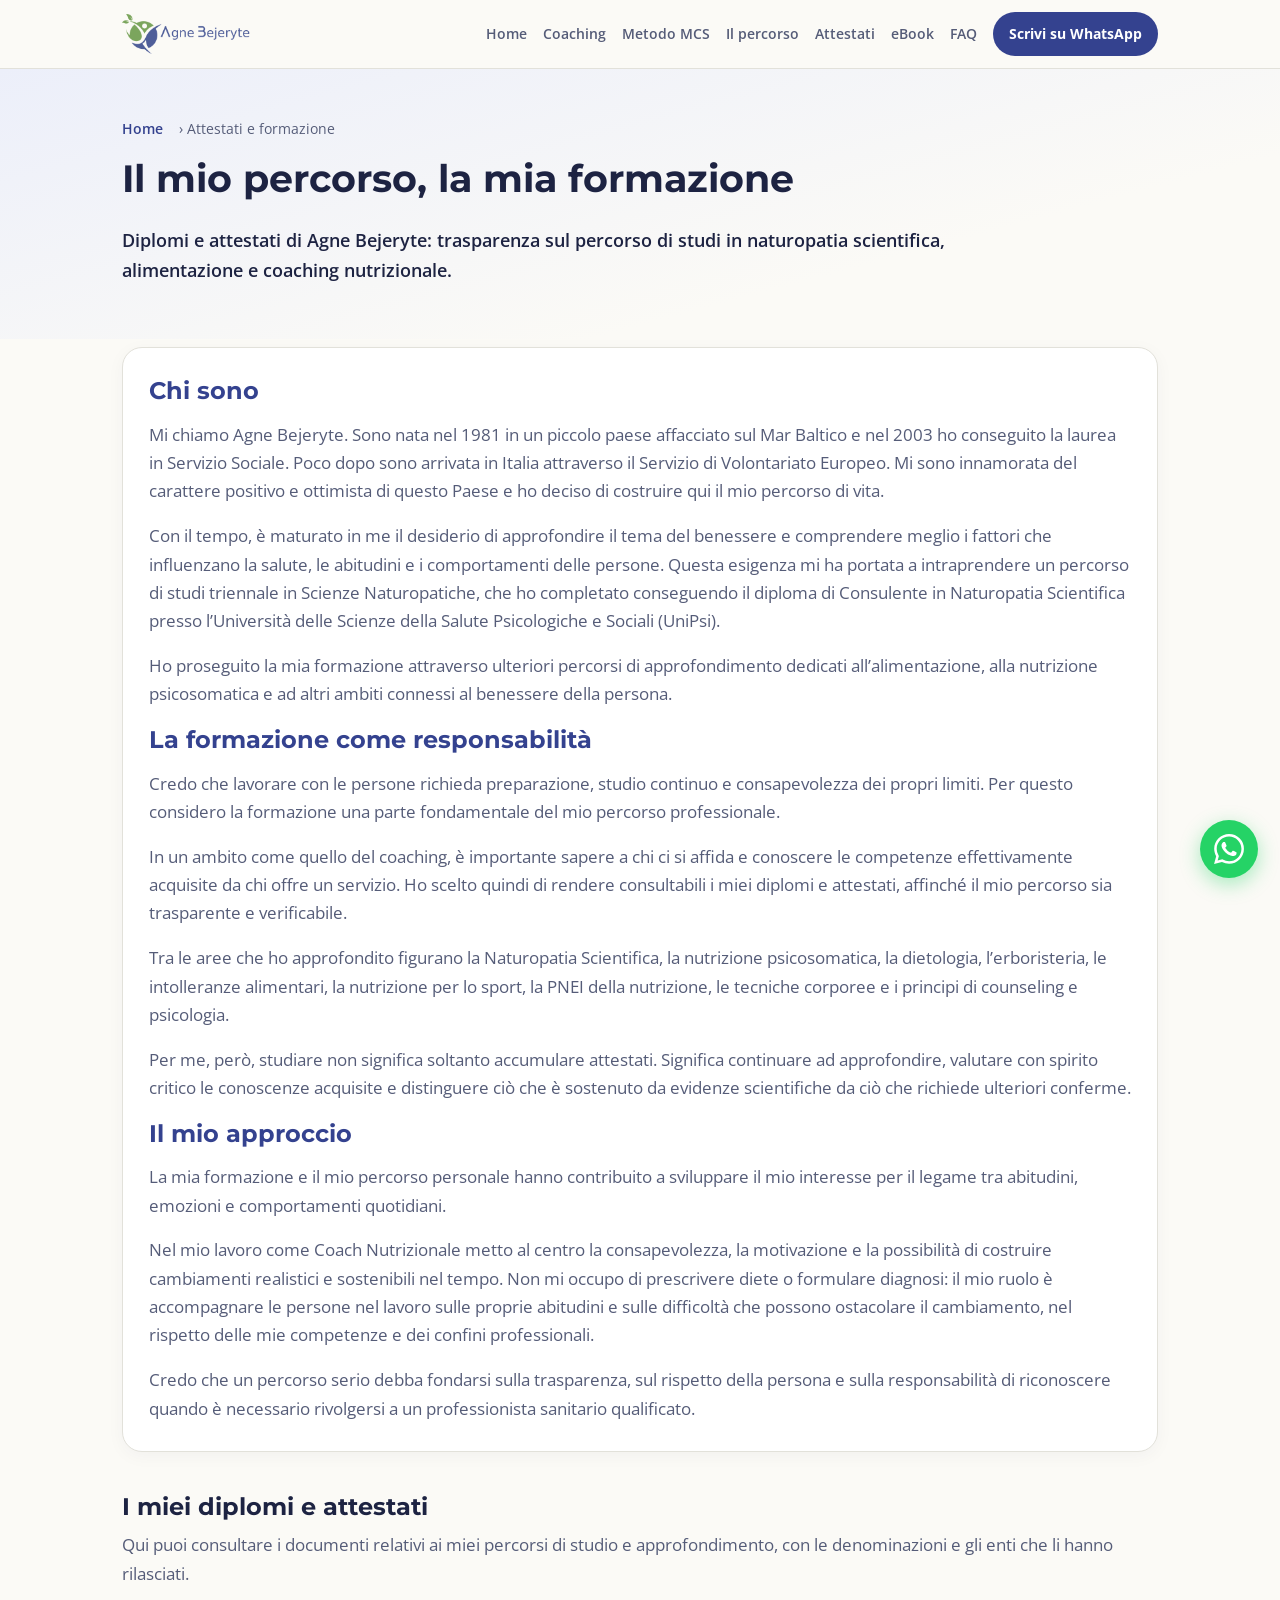
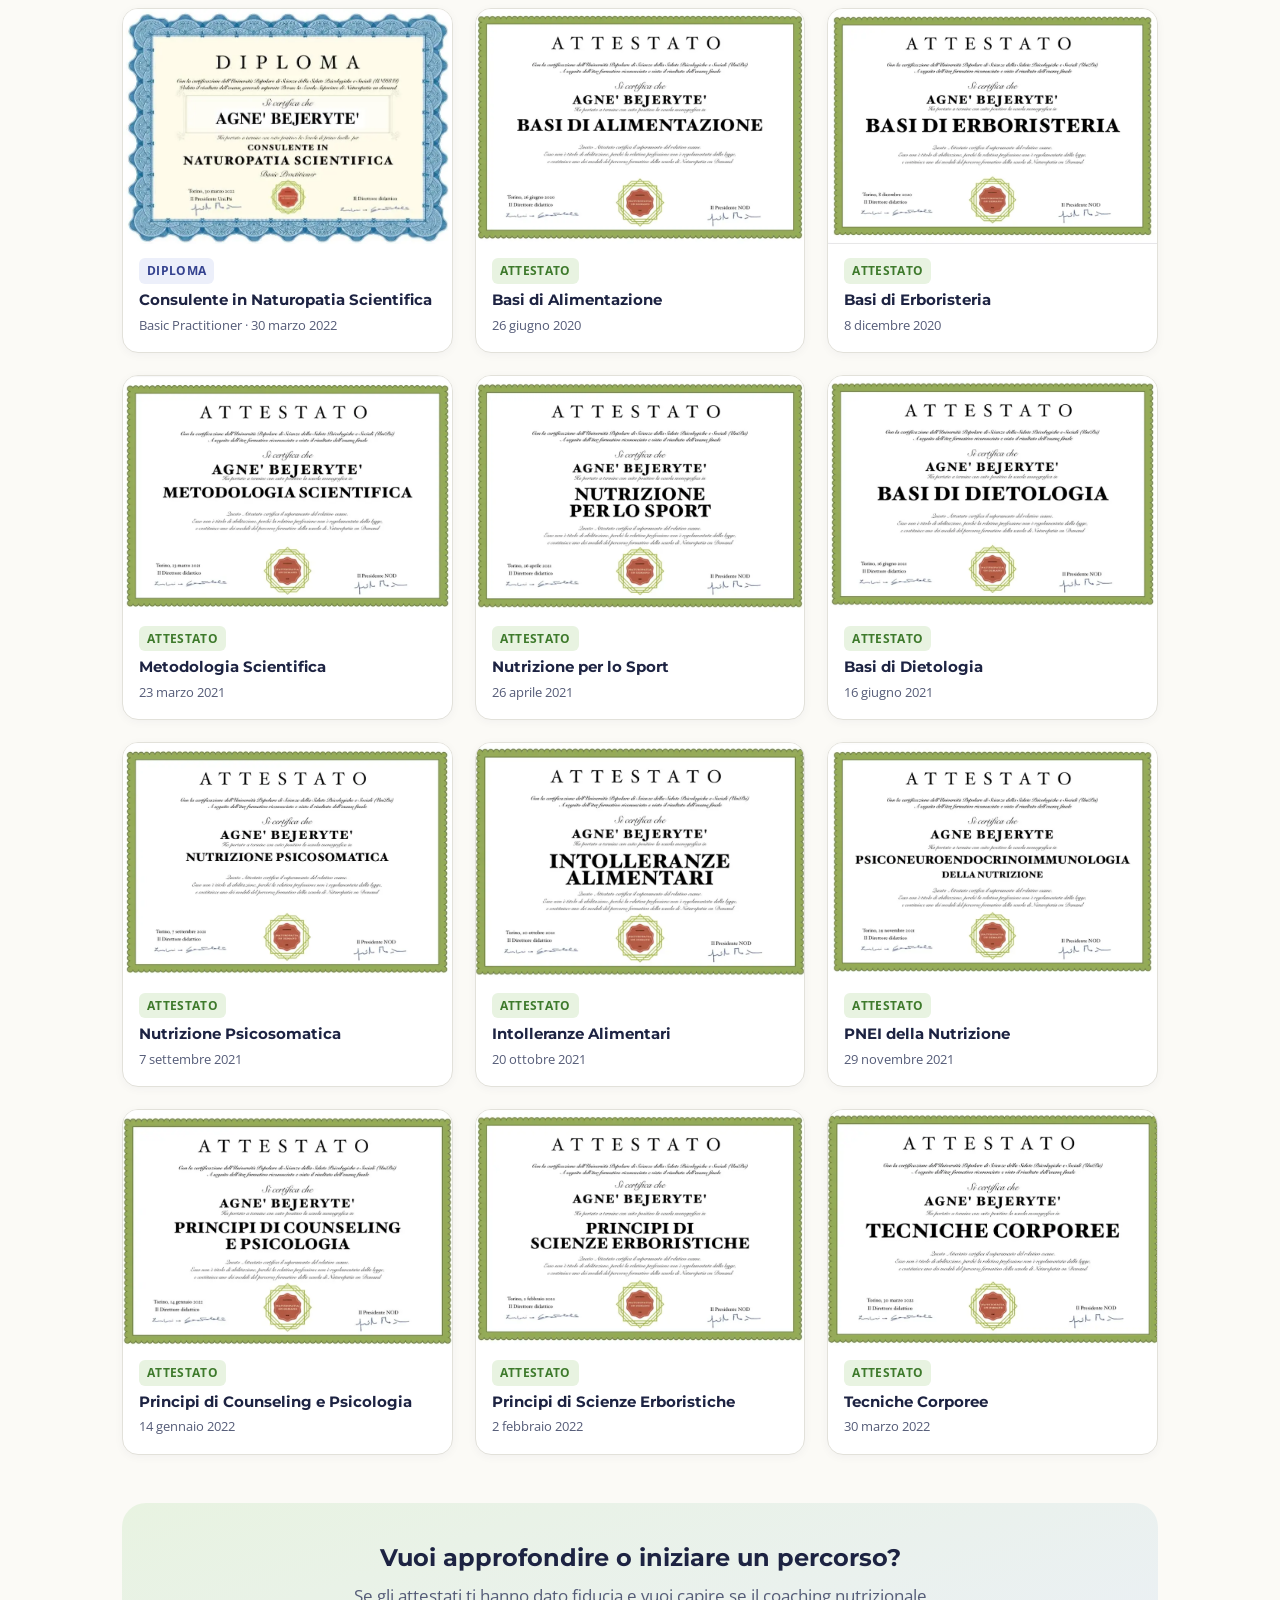
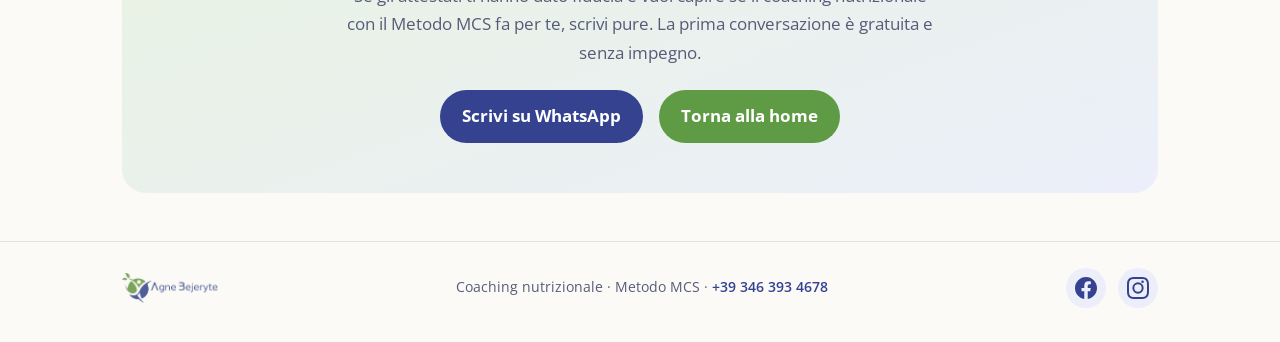
==== attestati.html @ 77b10bfa "menu a panino" ====
<!DOCTYPE html>
<html lang="it">
<head>
<meta charset="utf-8">
<meta name="viewport" content="width=device-width, initial-scale=1, viewport-fit=cover">
<title>Il mio percorso e la formazione | Attestati Agne Bejeryte – Coach Nutrizionale</title>
<meta name="description" content="Il percorso formativo di Agne Bejeryte: diploma in Naturopatia Scientifica (UniPsi), alimentazione, nutrizione psicosomatica, counseling. Diplomi e attestati consultabili per trasparenza e affidabilità.">
<meta name="keywords" content="attestati Agne Bejeryte, formazione coach nutrizionale, diploma naturopatia scientifica, UniPsi, certificazioni nutrizione, counseling e psicologia">
<meta name="author" content="Agne Bejeryte">
<meta name="robots" content="index, follow">
<link rel="canonical" href="https://stefanosupernet-sudo.github.io/agne-counselor/attestati.html">
<meta property="og:type" content="website">
<meta property="og:locale" content="it_IT">
<meta property="og:url" content="https://stefanosupernet-sudo.github.io/agne-counselor/attestati.html">
<meta property="og:title" content="Il mio percorso e la formazione | Attestati Agne Bejeryte">
<meta property="og:description" content="Percorso formativo documentato in alimentazione, counseling, nutrizione psicosomatica e naturopatia scientifica. Scopri gli attestati di Agne Bejeryte.">
<meta property="og:image" content="https://stefanosupernet-sudo.github.io/agne-counselor/img/foto-agne.jpg">
<meta property="og:site_name" content="Agne Bejeryte – Coaching nutrizionale">
<meta name="twitter:card" content="summary_large_image">
<meta name="twitter:title" content="Attestati e formazione | Agne Bejeryte">
<meta name="twitter:description" content="Attestati e diploma di formazione in alimentazione, counseling e naturopatia scientifica.">
<link rel="preconnect" href="https://fonts.googleapis.com">
<link rel="preconnect" href="https://fonts.gstatic.com" crossorigin>
<link href="https://fonts.googleapis.com/css2?family=Montserrat:wght@500;600;700&family=Open+Sans:wght@400;600;700&display=swap" rel="stylesheet">
<style>
:root {
  --bg: #fbfaf6;
  --surface: #fff;
  --ink: #1d2342;
  --muted: #555c78;
  --indigo: #34428f;
  --green: #5f9a45;
  --green-d: #3e7a2c;
  --tint: #eceffa;
  --sage: #e8f3e1;
  --line: #e2e1da;
  --head: 'Montserrat', system-ui, sans-serif;
  --body: 'Open Sans', system-ui, sans-serif;
}
* { box-sizing: border-box; }
body { margin: 0; background: var(--bg); color: var(--ink); font: 400 1.04rem/1.7 var(--body); }
img { max-width: 100%; display: block; height: auto; }
h1, h2, h3 { font-family: var(--head); font-weight: 700; line-height: 1.25; margin: 0 0 .55em; }
h1 { font-size: clamp(1.7rem, 4vw, 2.4rem); }
h2 { font-size: clamp(1.25rem, 2.5vw, 1.5rem); }
.wrap { max-width: 1080px; margin: 0 auto; padding: 0 22px; }
.btn {
  display: inline-block; background: var(--indigo); color: #fff; text-decoration: none;
  font-weight: 700; padding: 12px 22px; border-radius: 999px; transition: transform .2s, box-shadow .2s;
}
.btn:hover { transform: translateY(-2px); box-shadow: 0 8px 20px rgba(52,66,143,.25); }
.btn-green { background: var(--green); }
header {
  position: sticky; top: 0; z-index: 40;
  background: color-mix(in srgb, var(--bg) 92%, transparent);
  backdrop-filter: blur(10px); border-bottom: 1px solid var(--line);
}
header .wrap { display: flex; align-items: center; justify-content: space-between; height: 68px; }
.logo { height: 40px; width: auto; object-fit: contain; }
nav { display: flex; gap: 16px; align-items: center; flex-wrap: wrap; }
nav a { text-decoration: none; font-weight: 600; font-size: .9rem; color: var(--muted); }
nav a:hover { color: var(--indigo); }
nav .btn { padding: 10px 16px; color: #fff; }
.menu-toggle{display:none;background:none;border:none;cursor:pointer;padding:10px;z-index:45}
.menu-toggle span{display:block;width:22px;height:2px;background:var(--ink);margin:5px 0;border-radius:1px;transition:transform .2s,opacity .2s}
.menu-toggle[aria-expanded="true"] span:nth-child(1){transform:translateY(7px) rotate(45deg)}
.menu-toggle[aria-expanded="true"] span:nth-child(2){opacity:0}
.menu-toggle[aria-expanded="true"] span:nth-child(3){transform:translateY(-7px) rotate(-45deg)}
@media(max-width:900px){
  .menu-toggle{display:block}
  header .wrap{position:relative}
  nav.main-nav{display:none;position:absolute;left:0;right:0;top:100%;background:var(--surface,#fff);border-bottom:1px solid var(--line);flex-direction:column;align-items:stretch;padding:12px 22px 20px;gap:4px;box-shadow:0 12px 28px rgba(29,35,66,.1);z-index:42}
  nav.main-nav.open{display:flex}
  nav.main-nav a{display:block!important;padding:12px 8px;font-size:1rem;color:var(--ink);border-bottom:1px solid var(--line);text-decoration:none;font-weight:600}
  nav.main-nav a:last-of-type,nav.main-nav a.btn{border-bottom:0}
  nav.main-nav a.btn{margin-top:10px;text-align:center;color:#fff!important;padding:12px 16px}
}

.page-hero {
  padding: 48px 0 36px;
  background: linear-gradient(165deg, var(--tint), var(--bg) 70%);
}
.breadcrumb { font-size: .9rem; color: var(--muted); margin-bottom: 14px; }
.breadcrumb a { color: var(--indigo); font-weight: 600; text-decoration: none; }
.page-hero p { max-width: 48em; color: var(--muted); margin: 0 0 1em; }
.page-hero .lead { font-size: 1.12rem; color: var(--ink); font-weight: 600; }

.intro {
  background: var(--surface);
  border: 1px solid var(--line);
  border-radius: 20px;
  padding: 28px 26px;
  margin: 8px 0 40px;
  box-shadow: 0 4px 18px rgba(29,35,66,.04);
}
.intro h2 { color: var(--indigo); margin-bottom: .6em; }
.intro p { margin: 0 0 1em; color: var(--muted); }
.intro p:last-child { margin-bottom: 0; }
.intro strong { color: var(--ink); }

.att-grid {
  display: grid;
  grid-template-columns: repeat(auto-fill, minmax(260px, 1fr));
  gap: 22px;
  margin-bottom: 48px;
}
.att-card {
  background: var(--surface);
  border: 1px solid var(--line);
  border-radius: 16px;
  overflow: hidden;
  transition: transform .28s ease, box-shadow .28s ease;
  box-shadow: 0 2px 10px rgba(29,35,66,.04);
}
.att-card:hover,
.att-card:focus-within {
  transform: translateY(-6px) scale(1.015);
  box-shadow: 0 16px 36px rgba(29,35,66,.14);
}
.att-open {
  display: block; width: 100%; padding: 0; border: 0;
  background: transparent; cursor: pointer; text-align: left;
  font: inherit; color: inherit;
}
.att-open img {
  width: 100%;
  aspect-ratio: 3 / 2.15;
  object-fit: cover;
  object-position: center top;
  background: #f0eee8;
  transition: transform .3s ease;
}
.att-card:hover img { transform: scale(1.05); }
.att-meta {
  display: flex; flex-direction: column; gap: 4px;
  padding: 14px 16px 16px;
}
.att-meta strong {
  font-family: var(--head);
  font-size: .95rem;
  line-height: 1.3;
  color: var(--ink);
}
.att-meta em {
  font-style: normal;
  font-size: .82rem;
  color: var(--muted);
}
.att-badge {
  display: inline-block;
  font-size: .72rem;
  font-weight: 700;
  letter-spacing: .03em;
  text-transform: uppercase;
  background: var(--sage);
  color: var(--green-d);
  padding: 3px 8px;
  border-radius: 6px;
  margin-bottom: 2px;
  width: fit-content;
}
.att-badge.diploma {
  background: var(--tint);
  color: var(--indigo);
}

/* Lightbox */
.lb {
  position: fixed; inset: 0;
  background: rgba(20, 24, 48, .9);
  z-index: 100;
  display: none;
  align-items: center;
  justify-content: center;
  padding: 20px;
  cursor: zoom-out;
  animation: fadeIn .2s ease;
}
.lb.open { display: flex; }
@keyframes fadeIn { from { opacity: 0; } to { opacity: 1; } }
.lb-inner {
  max-width: min(920px, 96vw);
  max-height: 92vh;
  position: relative;
  cursor: default;
  animation: scaleIn .25s ease;
}
@keyframes scaleIn {
  from { transform: scale(.94); opacity: 0; }
  to { transform: scale(1); opacity: 1; }
}
.lb-inner img {
  max-height: 82vh;
  width: auto;
  margin: 0 auto;
  border-radius: 10px;
  box-shadow: 0 24px 64px rgba(0,0,0,.45);
}
.lb-close {
  position: absolute; top: -14px; right: -14px;
  width: 42px; height: 42px;
  border-radius: 50%; border: 0;
  background: #fff; color: var(--ink);
  font-size: 1.5rem; line-height: 1;
  cursor: pointer;
  box-shadow: 0 4px 14px rgba(0,0,0,.25);
  transition: transform .15s;
}
.lb-close:hover { transform: scale(1.08); }
.lb-cap {
  color: #fff;
  text-align: center;
  margin-top: 14px;
  font-weight: 600;
  font-size: 1rem;
}

.cta-box {
  text-align: center;
  padding: 40px 24px;
  background: linear-gradient(160deg, var(--sage), var(--tint));
  border-radius: 24px;
  margin-bottom: 48px;
}
.cta-box h2 { margin-bottom: .4em; }
.cta-box p { max-width: 36em; margin: 0 auto 1.4em; color: var(--muted); }
.cta-box .btn { margin: 0 6px 10px; }

footer {
  padding: 26px 0 34px;
  border-top: 1px solid var(--line);
  color: var(--muted);
  font-size: .9rem;
}
footer .wrap {
  display: flex; align-items: center; justify-content: space-between;
  flex-wrap: wrap; gap: 12px;
}
footer .logo { height: 30px; }
footer a { color: var(--indigo); font-weight: 600; text-decoration: none; }
.social { display: flex; gap: 12px; }
.social-link {
  display: inline-flex; align-items: center; justify-content: center;
  width: 40px; height: 40px; border-radius: 50%;
  background: var(--tint); color: var(--indigo); text-decoration: none;
  transition: background .2s, color .2s;
}
.social-link:hover { background: var(--indigo); color: #fff; }

/* Floating WhatsApp */
.wa-float {
  position: fixed; bottom: 22px; right: 22px; z-index: 50;
  width: 58px; height: 58px; border-radius: 50%;
  background: #25d366; color: #fff;
  display: flex; align-items: center; justify-content: center;
  box-shadow: 0 6px 20px rgba(37,211,102,.4);
  text-decoration: none;
  transition: transform .2s;
}
.wa-float:hover { transform: scale(1.08); }
.wa-float svg { width: 30px; height: 30px; }

@media (max-width: 560px) {
  .att-grid { grid-template-columns: 1fr 1fr; gap: 12px; }
  .att-meta strong { font-size: .85rem; }
}
</style>
<script type="application/ld+json">
{
  "@context": "https://schema.org",
  "@type": "CollectionPage",
  "name": "Attestati e formazione di Agne Bejeryte",
  "description": "Raccolta degli attestati e del diploma di formazione di Agne Bejeryte in alimentazione, dietologia, counseling, nutrizione psicosomatica, PNEI e naturopatia scientifica.",
  "url": "https://stefanosupernet-sudo.github.io/agne-counselor/attestati.html",
  "mainEntity": {
    "@type": "Person",
    "name": "Agne Bejeryte",
    "jobTitle": "Coach Nutrizionale",
    "url": "https://stefanosupernet-sudo.github.io/agne-counselor/",
    "hasCredential": [
      {
        "@type": "EducationalOccupationalCredential",
        "name": "Diploma di Consulente in Naturopatia Scientifica – Basic Practitioner",
        "credentialCategory": "diploma",
        "recognizedBy": { "@type": "Organization", "name": "Università Popolare di Scienze della Salute Psicologiche e Sociali (UniPsi)" }
      },
      {
        "@type": "EducationalOccupationalCredential",
        "name": "Attestato Basi di Dietologia",
        "credentialCategory": "certificate"
      },
      {
        "@type": "EducationalOccupationalCredential",
        "name": "Attestato Basi di Alimentazione",
        "credentialCategory": "certificate"
      },
      {
        "@type": "EducationalOccupationalCredential",
        "name": "Attestato Nutrizione Psicosomatica",
        "credentialCategory": "certificate"
      },
      {
        "@type": "EducationalOccupationalCredential",
        "name": "Attestato Psiconeuroendocrinoimmunologia della Nutrizione",
        "credentialCategory": "certificate"
      }
    ]
  }
}
</script>
</head>
<body>
<header>
  <div class="wrap">
    <a href="https://stefanosupernet-sudo.github.io/agne-counselor/" aria-label="Torna alla home">
      <img class="logo" src="img/logo%20web%20nuovo.png" alt="Logo Agne Bejeryte – Coach Nutrizionale" width="120" height="40">
    </a>
    <button class="menu-toggle" type="button" aria-label="Apri menu" aria-expanded="false" aria-controls="main-nav"><span></span><span></span><span></span></button>
    <nav class="main-nav" id="main-nav" aria-label="Principale">
      <a href="https://stefanosupernet-sudo.github.io/agne-counselor/">Home</a>
      <a href="coaching.html">Coaching</a>
      <a href="metodo-mcs.html">Metodo MCS</a>
      <a href="percorso.html">Il percorso</a>
      <a href="attestati.html" aria-current="page">Attestati</a>
      <a href="ebook.html">eBook</a>
      <a href="faq.html">FAQ</a>
      <a class="btn" href="https://wa.me/393463934678?text=Ciao%2C%20vorrei%20una%20prima%20conversazione%20gratuita" target="_blank" rel="noopener">Scrivi su WhatsApp</a>
    </nav>
  </div>
</header>

<main>
  <section class="page-hero">
    <div class="wrap">
      <nav class="breadcrumb" aria-label="Breadcrumb">
        <a href="https://stefanosupernet-sudo.github.io/agne-counselor/">Home</a> › Attestati e formazione
      </nav>
      <h1>Il mio percorso, la mia formazione</h1>
      <p class="lead">Diplomi e attestati di Agne Bejeryte: trasparenza sul percorso di studi in naturopatia scientifica, alimentazione e coaching nutrizionale.</p>
    </div>
  </section>

  <div class="wrap">
    <article class="intro">
      <h2>Chi sono</h2>
      <p>Mi chiamo Agne Bejeryte. Sono nata nel 1981 in un piccolo paese affacciato sul Mar Baltico e nel 2003 ho conseguito la laurea in Servizio Sociale. Poco dopo sono arrivata in Italia attraverso il Servizio di Volontariato Europeo. Mi sono innamorata del carattere positivo e ottimista di questo Paese e ho deciso di costruire qui il mio percorso di vita.</p>
      <p>Con il tempo, è maturato in me il desiderio di approfondire il tema del benessere e comprendere meglio i fattori che influenzano la salute, le abitudini e i comportamenti delle persone. Questa esigenza mi ha portata a intraprendere un percorso di studi triennale in Scienze Naturopatiche, che ho completato conseguendo il diploma di Consulente in Naturopatia Scientifica presso l’Università delle Scienze della Salute Psicologiche e Sociali (UniPsi).</p>
      <p>Ho proseguito la mia formazione attraverso ulteriori percorsi di approfondimento dedicati all’alimentazione, alla nutrizione psicosomatica e ad altri ambiti connessi al benessere della persona.</p>

      <h2>La formazione come responsabilità</h2>
      <p>Credo che lavorare con le persone richieda preparazione, studio continuo e consapevolezza dei propri limiti. Per questo considero la formazione una parte fondamentale del mio percorso professionale.</p>
      <p>In un ambito come quello del coaching, è importante sapere a chi ci si affida e conoscere le competenze effettivamente acquisite da chi offre un servizio. Ho scelto quindi di rendere consultabili i miei diplomi e attestati, affinché il mio percorso sia trasparente e verificabile.</p>
      <p>Tra le aree che ho approfondito figurano la Naturopatia Scientifica, la nutrizione psicosomatica, la dietologia, l’erboristeria, le intolleranze alimentari, la nutrizione per lo sport, la PNEI della nutrizione, le tecniche corporee e i principi di counseling e psicologia.</p>
      <p>Per me, però, studiare non significa soltanto accumulare attestati. Significa continuare ad approfondire, valutare con spirito critico le conoscenze acquisite e distinguere ciò che è sostenuto da evidenze scientifiche da ciò che richiede ulteriori conferme.</p>

      <h2>Il mio approccio</h2>
      <p>La mia formazione e il mio percorso personale hanno contribuito a sviluppare il mio interesse per il legame tra abitudini, emozioni e comportamenti quotidiani.</p>
      <p>Nel mio lavoro come Coach Nutrizionale metto al centro la consapevolezza, la motivazione e la possibilità di costruire cambiamenti realistici e sostenibili nel tempo. Non mi occupo di prescrivere diete o formulare diagnosi: il mio ruolo è accompagnare le persone nel lavoro sulle proprie abitudini e sulle difficoltà che possono ostacolare il cambiamento, nel rispetto delle mie competenze e dei confini professionali.</p>
      <p>Credo che un percorso serio debba fondarsi sulla trasparenza, sul rispetto della persona e sulla responsabilità di riconoscere quando è necessario rivolgersi a un professionista sanitario qualificato.</p>
    </article>

    <section aria-labelledby="gallery-title">
      <h2 id="gallery-title" style="margin-bottom:.4em">I miei diplomi e attestati</h2>
      <p style="margin:0 0 1.2em;color:var(--muted)">Qui puoi consultare i documenti relativi ai miei percorsi di studio e approfondimento, con le denominazioni e gli enti che li hanno rilasciati.</p>
      <div class="att-grid" id="att-grid">

        <!-- Diploma principale -->
        <article class="att-card">
          <button type="button" class="att-open" data-src="img/attestati/diploma-naturopatia-scientifica-agne-bejeryte.webp" data-title="Diploma – Consulente in Naturopatia Scientifica (Basic Practitioner)" data-date="30 marzo 2022" aria-label="Apri diploma Naturopatia Scientifica">
            <img src="img/attestati/diploma-naturopatia-scientifica-agne-bejeryte.webp" alt="Diploma di Consulente in Naturopatia Scientifica – Basic Practitioner rilasciato ad Agne Bejeryte, UniPsi, 30 marzo 2022" width="420" height="300" loading="eager">
            <span class="att-meta">
              <span class="att-badge diploma">Diploma</span>
              <strong>Consulente in Naturopatia Scientifica</strong>
              <em>Basic Practitioner · 30 marzo 2022</em>
            </span>
          </button>
        </article>

        <article class="att-card">
          <button type="button" class="att-open" data-src="img/attestati/basi-di-alimentazione-agne-bejeryte.webp" data-title="Basi di Alimentazione" data-date="26 giugno 2020" aria-label="Apri attestato Basi di Alimentazione">
            <img src="img/attestati/basi-di-alimentazione-agne-bejeryte.webp" alt="Attestato Basi di Alimentazione – Agne Bejeryte, UniPsi / Naturopatia on Demand, 26 giugno 2020" width="420" height="297" loading="lazy">
            <span class="att-meta">
              <span class="att-badge">Attestato</span>
              <strong>Basi di Alimentazione</strong>
              <em>26 giugno 2020</em>
            </span>
          </button>
        </article>

        <article class="att-card">
          <button type="button" class="att-open" data-src="img/attestati/basi-di-erboristeria-agne-bejeryte.webp" data-title="Basi di Erboristeria" data-date="8 dicembre 2020" aria-label="Apri attestato Basi di Erboristeria">
            <img src="img/attestati/basi-di-erboristeria-agne-bejeryte.webp" alt="Attestato Basi di Erboristeria – Agne Bejeryte, UniPsi / Naturopatia on Demand, 8 dicembre 2020" width="420" height="297" loading="lazy">
            <span class="att-meta">
              <span class="att-badge">Attestato</span>
              <strong>Basi di Erboristeria</strong>
              <em>8 dicembre 2020</em>
            </span>
          </button>
        </article>

        <article class="att-card">
          <button type="button" class="att-open" data-src="img/attestati/metodologia-scientifica-agne-bejeryte.webp" data-title="Metodologia Scientifica" data-date="23 marzo 2021" aria-label="Apri attestato Metodologia Scientifica">
            <img src="img/attestati/metodologia-scientifica-agne-bejeryte.webp" alt="Attestato Metodologia Scientifica – Agne Bejeryte, UniPsi / Naturopatia on Demand, 23 marzo 2021" width="420" height="297" loading="lazy">
            <span class="att-meta">
              <span class="att-badge">Attestato</span>
              <strong>Metodologia Scientifica</strong>
              <em>23 marzo 2021</em>
            </span>
          </button>
        </article>

        <article class="att-card">
          <button type="button" class="att-open" data-src="img/attestati/nutrizione-sport-agne-bejeryte.webp" data-title="Nutrizione per lo Sport" data-date="26 aprile 2021" aria-label="Apri attestato Nutrizione per lo Sport">
            <img src="img/attestati/nutrizione-sport-agne-bejeryte.webp" alt="Attestato Nutrizione per lo Sport – Agne Bejeryte, UniPsi / Naturopatia on Demand, 26 aprile 2021" width="420" height="297" loading="lazy">
            <span class="att-meta">
              <span class="att-badge">Attestato</span>
              <strong>Nutrizione per lo Sport</strong>
              <em>26 aprile 2021</em>
            </span>
          </button>
        </article>

        <article class="att-card">
          <button type="button" class="att-open" data-src="img/attestati/basi-di-dietologia-agne-bejeryte.webp" data-title="Basi di Dietologia" data-date="16 giugno 2021" aria-label="Apri attestato Basi di Dietologia">
            <img src="img/attestati/basi-di-dietologia-agne-bejeryte.webp" alt="Attestato Basi di Dietologia – Agne Bejeryte, UniPsi / Naturopatia on Demand, 16 giugno 2021" width="420" height="297" loading="lazy">
            <span class="att-meta">
              <span class="att-badge">Attestato</span>
              <strong>Basi di Dietologia</strong>
              <em>16 giugno 2021</em>
            </span>
          </button>
        </article>

        <article class="att-card">
          <button type="button" class="att-open" data-src="img/attestati/nutrizione-psicosomatica-agne-bejeryte.webp" data-title="Nutrizione Psicosomatica" data-date="7 settembre 2021" aria-label="Apri attestato Nutrizione Psicosomatica">
            <img src="img/attestati/nutrizione-psicosomatica-agne-bejeryte.webp" alt="Attestato Nutrizione Psicosomatica – Agne Bejeryte, UniPsi / Naturopatia on Demand, 7 settembre 2021" width="420" height="297" loading="lazy">
            <span class="att-meta">
              <span class="att-badge">Attestato</span>
              <strong>Nutrizione Psicosomatica</strong>
              <em>7 settembre 2021</em>
            </span>
          </button>
        </article>

        <article class="att-card">
          <button type="button" class="att-open" data-src="img/attestati/intolleranze-alimentari-agne-bejeryte.webp" data-title="Intolleranze Alimentari" data-date="20 ottobre 2021" aria-label="Apri attestato Intolleranze Alimentari">
            <img src="img/attestati/intolleranze-alimentari-agne-bejeryte.webp" alt="Attestato Intolleranze Alimentari – Agne Bejeryte, UniPsi / Naturopatia on Demand, 20 ottobre 2021" width="420" height="297" loading="lazy">
            <span class="att-meta">
              <span class="att-badge">Attestato</span>
              <strong>Intolleranze Alimentari</strong>
              <em>20 ottobre 2021</em>
            </span>
          </button>
        </article>

        <article class="att-card">
          <button type="button" class="att-open" data-src="img/attestati/pnei-nutrizione-agne-bejeryte.webp" data-title="Psiconeuroendocrinoimmunologia della Nutrizione" data-date="29 novembre 2021" aria-label="Apri attestato PNEI della Nutrizione">
            <img src="img/attestati/pnei-nutrizione-agne-bejeryte.webp" alt="Attestato Psiconeuroendocrinoimmunologia della Nutrizione – Agne Bejeryte, UniPsi / Naturopatia on Demand, 29 novembre 2021" width="420" height="297" loading="lazy">
            <span class="att-meta">
              <span class="att-badge">Attestato</span>
              <strong>PNEI della Nutrizione</strong>
              <em>29 novembre 2021</em>
            </span>
          </button>
        </article>

        <article class="att-card">
          <button type="button" class="att-open" data-src="img/attestati/counseling-psicologia-agne-bejeryte.webp" data-title="Principi di Counseling e Psicologia" data-date="14 gennaio 2022" aria-label="Apri attestato Principi di Counseling e Psicologia">
            <img src="img/attestati/counseling-psicologia-agne-bejeryte.webp" alt="Attestato Principi di Counseling e Psicologia – Agne Bejeryte, UniPsi / Naturopatia on Demand, 14 gennaio 2022" width="420" height="297" loading="lazy">
            <span class="att-meta">
              <span class="att-badge">Attestato</span>
              <strong>Principi di Counseling e Psicologia</strong>
              <em>14 gennaio 2022</em>
            </span>
          </button>
        </article>

        <article class="att-card">
          <button type="button" class="att-open" data-src="img/attestati/scienze-erboristiche-agne-bejeryte.webp" data-title="Principi di Scienze Erboristiche" data-date="2 febbraio 2022" aria-label="Apri attestato Principi di Scienze Erboristiche">
            <img src="img/attestati/scienze-erboristiche-agne-bejeryte.webp" alt="Attestato Principi di Scienze Erboristiche – Agne Bejeryte, UniPsi / Naturopatia on Demand, 2 febbraio 2022" width="420" height="297" loading="lazy">
            <span class="att-meta">
              <span class="att-badge">Attestato</span>
              <strong>Principi di Scienze Erboristiche</strong>
              <em>2 febbraio 2022</em>
            </span>
          </button>
        </article>

        <article class="att-card">
          <button type="button" class="att-open" data-src="img/attestati/tecniche-corporee-agne-bejeryte.webp" data-title="Tecniche Corporee" data-date="30 marzo 2022" aria-label="Apri attestato Tecniche Corporee">
            <img src="img/attestati/tecniche-corporee-agne-bejeryte.webp" alt="Attestato Tecniche Corporee – Agne Bejeryte, UniPsi / Naturopatia on Demand, 30 marzo 2022" width="420" height="297" loading="lazy">
            <span class="att-meta">
              <span class="att-badge">Attestato</span>
              <strong>Tecniche Corporee</strong>
              <em>30 marzo 2022</em>
            </span>
          </button>
        </article>

      </div>
    </section>

    <div class="cta-box">
      <h2>Vuoi approfondire o iniziare un percorso?</h2>
      <p>Se gli attestati ti hanno dato fiducia e vuoi capire se il coaching nutrizionale con il Metodo MCS fa per te, scrivi pure. La prima conversazione è gratuita e senza impegno.</p>
      <a class="btn" href="https://wa.me/393463934678?text=Ciao%2C%20vorrei%20una%20prima%20conversazione%20gratuita" target="_blank" rel="noopener">Scrivi su WhatsApp</a>
      <a class="btn btn-green" href="https://stefanosupernet-sudo.github.io/agne-counselor/">Torna alla home</a>
    </div>
  </div>
</main>

<footer>
  <div class="wrap">
    <a href="https://stefanosupernet-sudo.github.io/agne-counselor/">
      <img class="logo" src="img/logo%20web%20nuovo.png" alt="Logo Agne Bejeryte – Coach Nutrizionale" width="96" height="30">
    </a>
    <span>Coaching nutrizionale · Metodo MCS · <a href="https://wa.me/393463934678" target="_blank" rel="noopener">+39 346 393 4678</a></span>
    <div class="social">
      <a class="social-link" href="https://www.facebook.com/counselingnaturopatico/" target="_blank" rel="noopener noreferrer" aria-label="Facebook">
        <svg viewBox="0 0 24 24" width="22" height="22" aria-hidden="true"><path fill="currentColor" d="M24 12.07C24 5.41 18.63 0 12 0S0 5.41 0 12.07C0 18.1 4.39 23.1 10.13 24v-8.44H7.08v-3.49h3.04V9.41c0-3.02 1.8-4.7 4.54-4.7 1.31 0 2.68.24 2.68.24v2.97h-1.5c-1.5 0-1.96.93-1.96 1.89v2.26h3.32l-.53 3.49h-2.79V24C19.62 23.1 24 18.1 24 12.07z"/></svg>
      </a>
      <a class="social-link" href="https://www.instagram.com/agne.counseling_nutrizionale/" target="_blank" rel="noopener noreferrer" aria-label="Instagram">
        <svg viewBox="0 0 24 24" width="22" height="22" aria-hidden="true"><path fill="currentColor" d="M12 2.16c3.2 0 3.58.01 4.85.07 3.25.15 4.77 1.69 4.92 4.92.06 1.27.07 1.65.07 4.85s-.01 3.58-.07 4.85c-.15 3.23-1.66 4.77-4.92 4.92-1.27.06-1.64.07-4.85.07s-3.58-.01-4.85-.07c-3.26-.15-4.77-1.7-4.92-4.92-.06-1.27-.07-1.64-.07-4.85s.01-3.58.07-4.85C2.38 3.92 3.9 2.38 7.15 2.23 8.42 2.17 8.8 2.16 12 2.16M12 0C8.74 0 8.33.01 7.05.07 2.7.27.27 2.69.07 7.05.01 8.33 0 8.74 0 12s.01 3.67.07 4.95c.2 4.36 2.62 6.78 6.98 6.98C8.33 23.99 8.74 24 12 24s3.67-.01 4.95-.07c4.35-.2 6.78-2.62 6.98-6.98.06-1.28.07-1.69.07-4.95s-.01-3.67-.07-4.95C23.73 2.7 21.31.27 16.95.07 15.67.01 15.26 0 12 0zm0 5.84a6.16 6.16 0 100 12.32 6.16 6.16 0 000-12.32zM12 16a4 4 0 110-8 4 4 0 010 8zm6.41-10.85a1.44 1.44 0 11-2.88 0 1.44 1.44 0 012.88 0z"/></svg>
      </a>
    </div>
  </div>
</footer>

<a class="wa-float" href="https://wa.me/393463934678?text=Ciao%2C%20vorrei%20una%20prima%20conversazione%20gratuita" target="_blank" rel="noopener" aria-label="Scrivi su WhatsApp">
  <svg viewBox="0 0 24 24" fill="currentColor" aria-hidden="true"><path d="M17.472 14.382c-.297-.149-1.758-.867-2.03-.967-.273-.099-.471-.148-.67.15-.197.297-.767.966-.94 1.164-.173.199-.347.223-.644.075-.297-.15-1.255-.463-2.39-1.475-.883-.788-1.48-1.761-1.653-2.059-.173-.297-.018-.458.13-.606.134-.133.298-.347.446-.52.149-.174.198-.298.298-.497.099-.198.05-.371-.025-.52-.075-.149-.669-1.612-.916-2.207-.242-.579-.487-.5-.669-.51-.173-.008-.371-.01-.57-.01-.198 0-.52.074-.792.372-.272.297-1.04 1.016-1.04 2.479 0 1.462 1.065 2.875 1.213 3.074.149.198 2.096 3.2 5.077 4.487.709.306 1.262.489 1.694.625.712.227 1.36.195 1.871.118.571-.085 1.758-.719 2.006-1.413.248-.694.248-1.289.173-1.413-.074-.124-.272-.198-.57-.347m-5.421 7.403h-.004a9.87 9.87 0 01-5.031-1.378l-.361-.214-3.741.982.998-3.648-.235-.374a9.86 9.86 0 01-1.51-5.26c.001-5.45 4.436-9.884 9.888-9.884 2.64 0 5.122 1.03 6.988 2.898a9.825 9.825 0 012.893 6.994c-.003 5.45-4.435 9.884-9.885 9.884m8.413-18.297A11.815 11.815 0 0012.05 0C5.495 0 .16 5.335.157 11.892c0 2.096.547 4.142 1.588 5.945L.057 24l6.305-1.654a11.882 11.882 0 005.683 1.448h.005c6.554 0 11.89-5.335 11.893-11.893a11.821 11.821 0 00-3.48-8.413z"/></svg>
</a>

<div class="lb" id="lightbox" role="dialog" aria-modal="true" aria-label="Anteprima attestato">
  <div class="lb-inner">
    <button type="button" class="lb-close" aria-label="Chiudi">×</button>
    <img src="" alt="">
    <p class="lb-cap"></p>
  </div>
</div>

<script>
(function () {
  var lb = document.getElementById('lightbox');
  var lbImg = lb.querySelector('img');
  var lbCap = lb.querySelector('.lb-cap');
  var closeBtn = lb.querySelector('.lb-close');

  function openLb(src, title, date) {
    lbImg.src = src;
    lbImg.alt = title + (date ? ' – ' + date : '');
    lbCap.textContent = title + (date ? ' · ' + date : '');
    lb.classList.add('open');
    document.body.style.overflow = 'hidden';
  }
  function closeLb() {
    lb.classList.remove('open');
    lbImg.src = '';
    document.body.style.overflow = '';
  }

  document.getElementById('att-grid').addEventListener('click', function (e) {
    var btn = e.target.closest('.att-open');
    if (!btn) return;
    e.preventDefault();
    openLb(btn.dataset.src, btn.dataset.title, btn.dataset.date);
  });

  closeBtn.addEventListener('click', function (e) {
    e.stopPropagation();
    closeLb();
  });
  lb.addEventListener('click', function (e) {
    if (e.target === lb) closeLb();
  });
  document.addEventListener('keydown', function (e) {
    if (e.key === 'Escape' && lb.classList.contains('open')) closeLb();
  });
})();
</script>

<script>
(function(){
  var btn=document.querySelector('.menu-toggle');
  var nav=document.getElementById('main-nav')||document.querySelector('nav.main-nav');
  if(!btn||!nav)return;
  btn.addEventListener('click',function(e){
    e.stopPropagation();
    var open=nav.classList.toggle('open');
    btn.setAttribute('aria-expanded',open?'true':'false');
    btn.setAttribute('aria-label',open?'Chiudi menu':'Apri menu');
  });
  document.addEventListener('click',function(e){
    if(!nav.contains(e.target)&&!btn.contains(e.target)){
      nav.classList.remove('open');
      btn.setAttribute('aria-expanded','false');
      btn.setAttribute('aria-label','Apri menu');
    }
  });
  nav.querySelectorAll('a').forEach(function(a){
    a.addEventListener('click',function(){
      nav.classList.remove('open');
      btn.setAttribute('aria-expanded','false');
      btn.setAttribute('aria-label','Apri menu');
    });
  });
})();
</script>
</body>
</html>
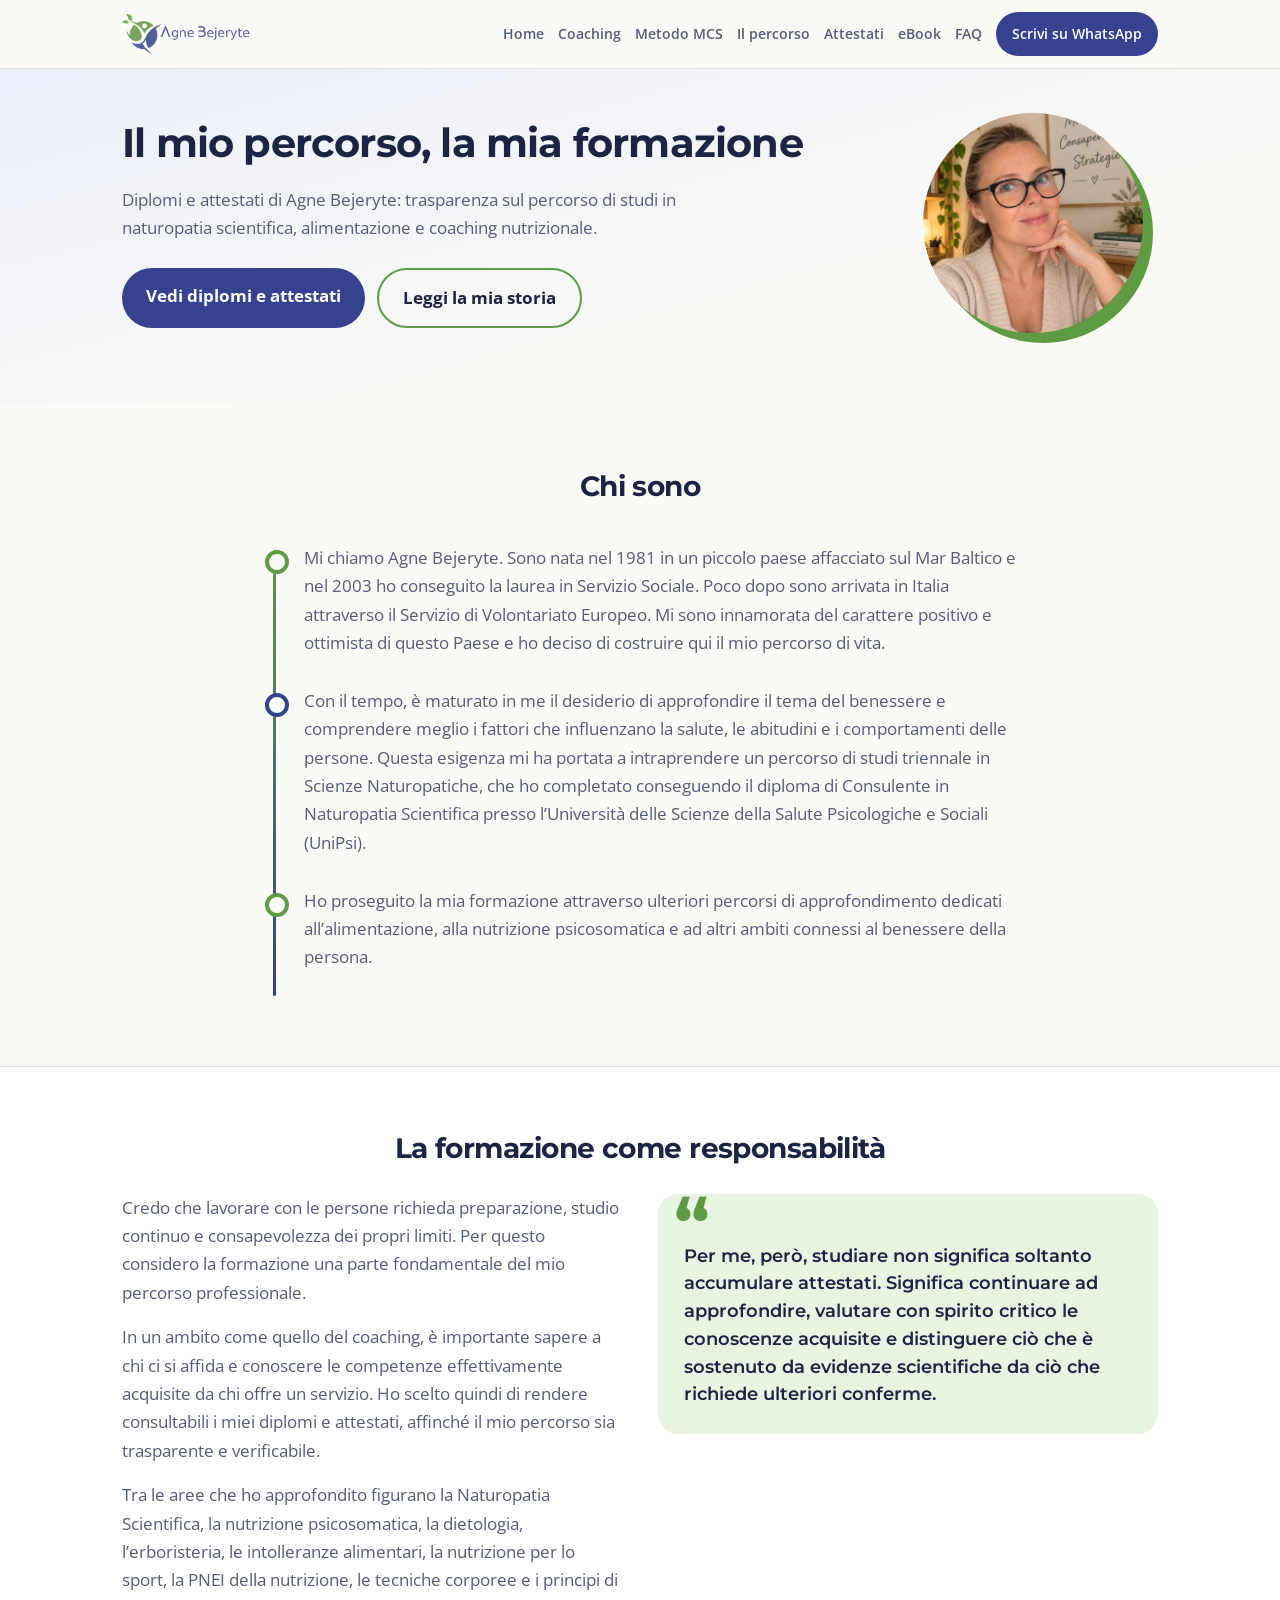
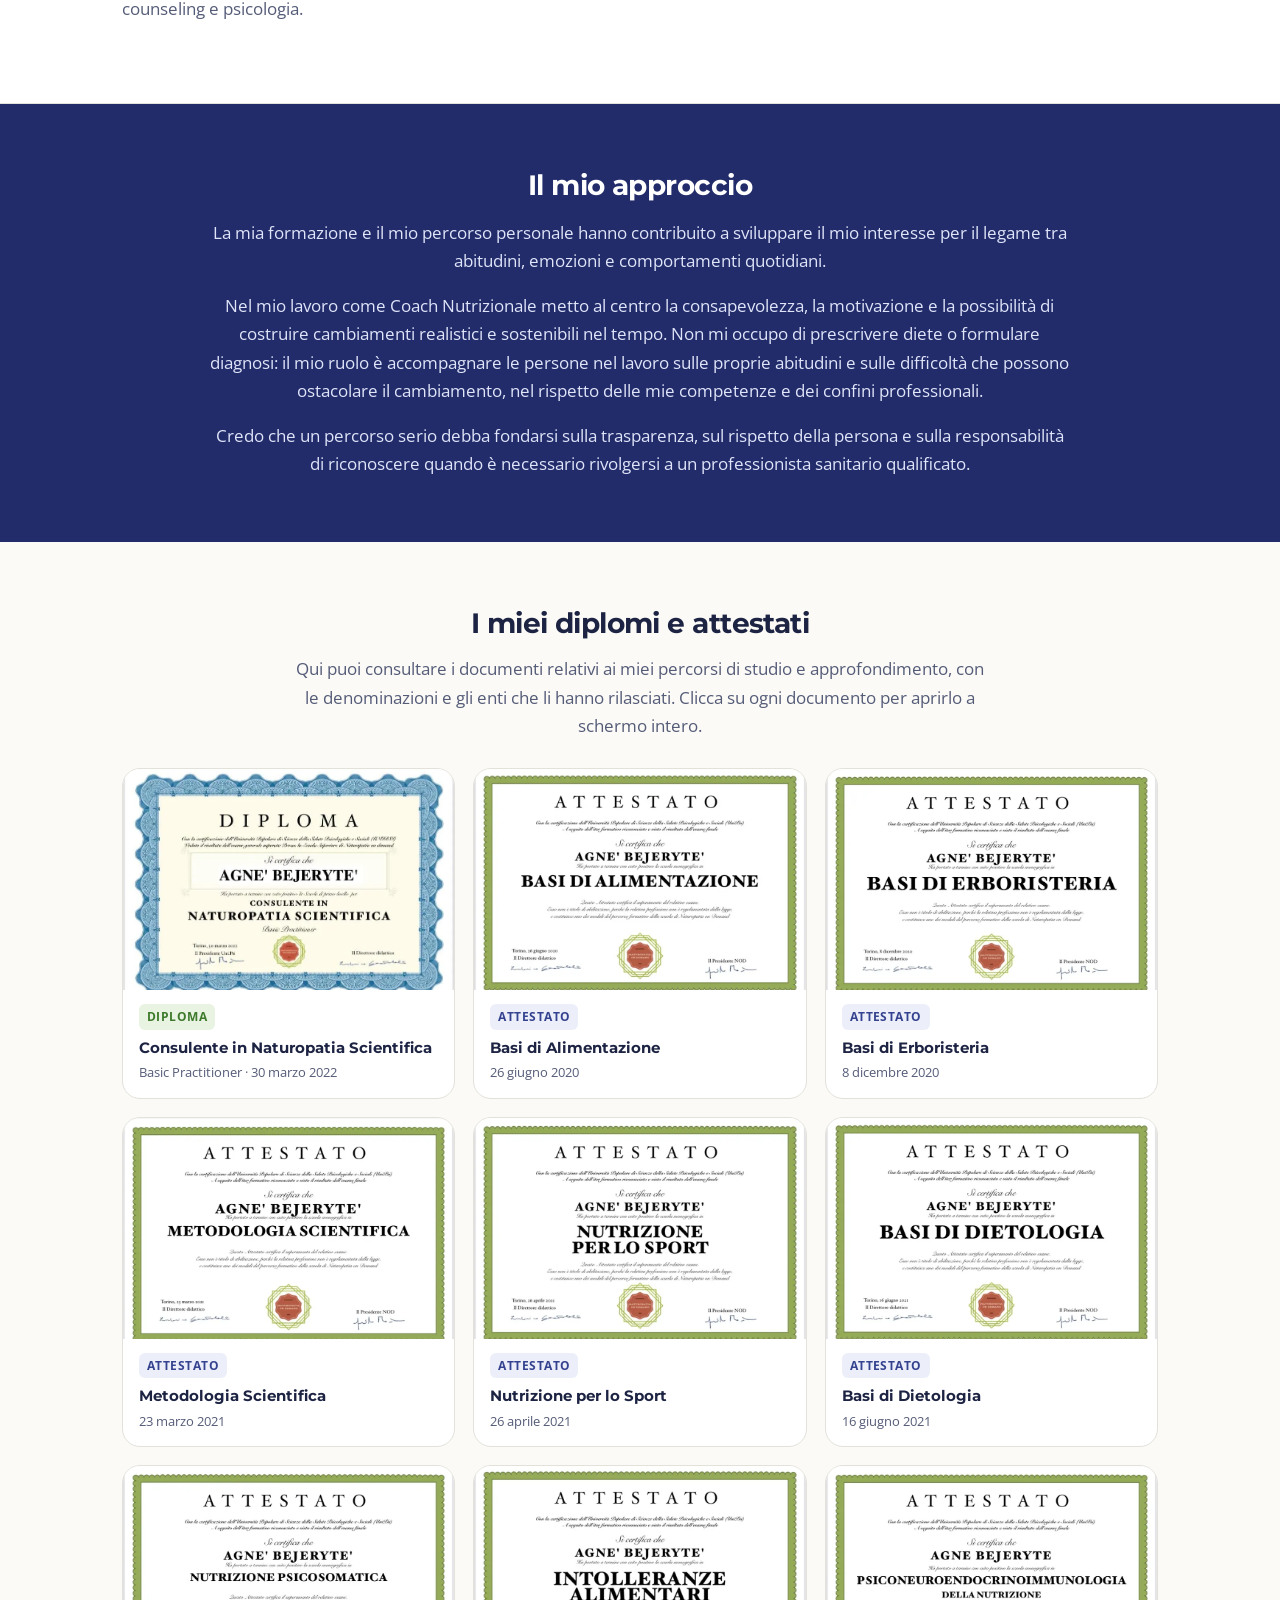
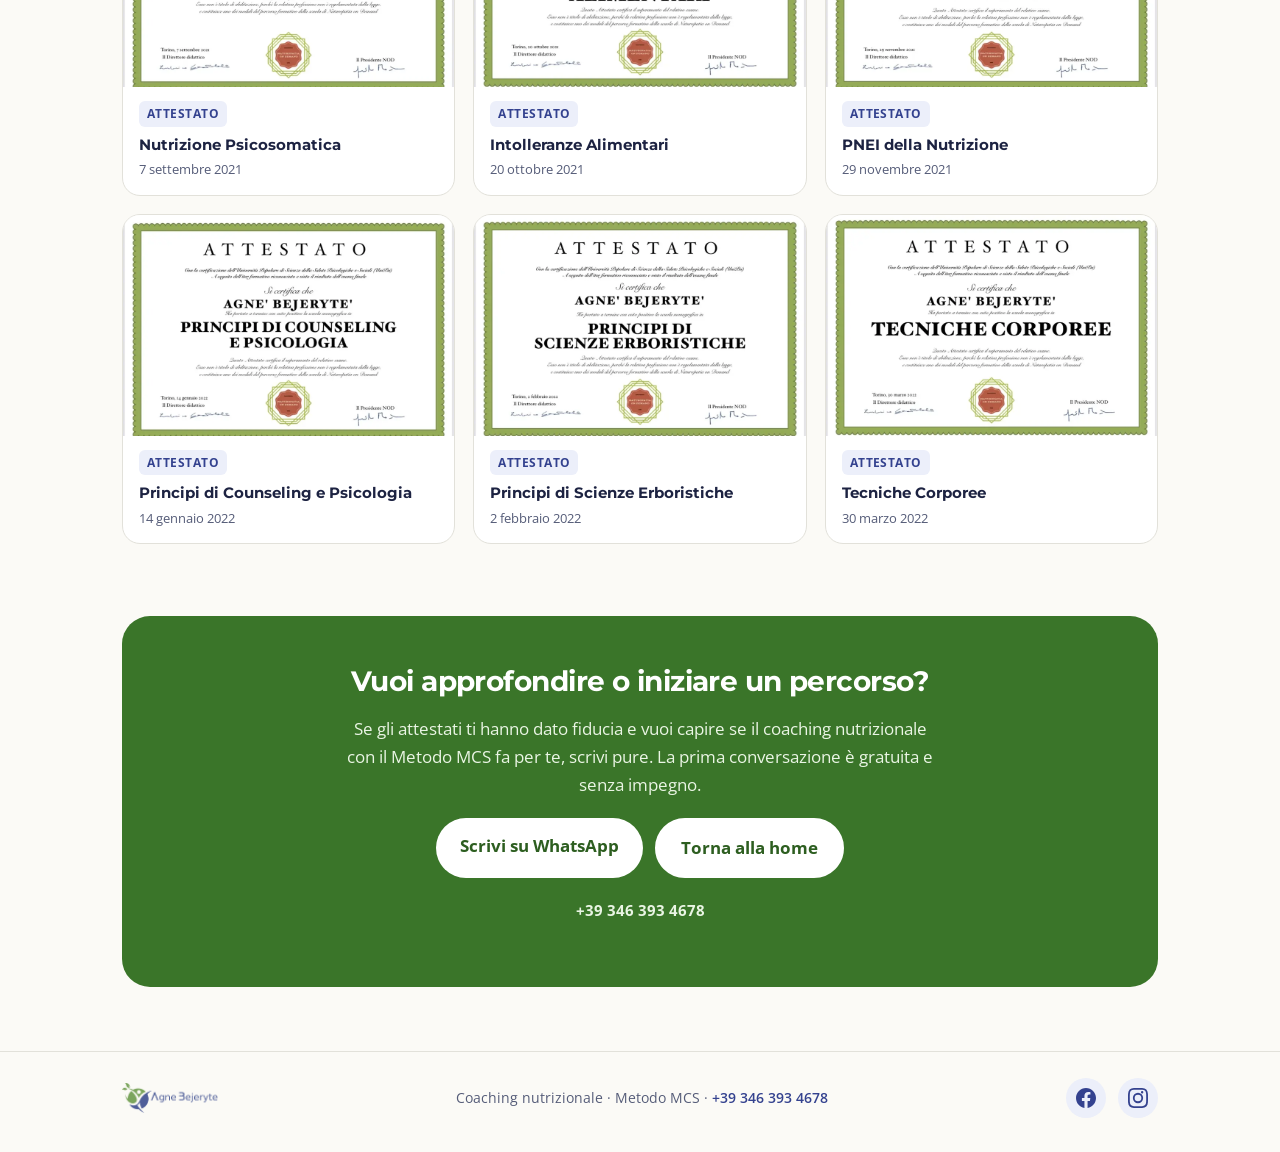
==== commit 90cae1dc: "Add files via upload" ====
--- a/attestati.html
+++ b/attestati.html
@@ -1,5 +1,5 @@
 <!DOCTYPE html>
-<html lang="it">
+<html lang="it" class="js">
 <head>
 <meta charset="utf-8">
 <meta name="viewport" content="width=device-width, initial-scale=1, viewport-fit=cover">
@@ -13,54 +13,53 @@
 <meta property="og:locale" content="it_IT">
 <meta property="og:url" content="https://stefanosupernet-sudo.github.io/agne-counselor/attestati.html">
 <meta property="og:title" content="Il mio percorso e la formazione | Attestati Agne Bejeryte">
-<meta property="og:description" content="Percorso formativo documentato in alimentazione, counseling, nutrizione psicosomatica e naturopatia scientifica. Scopri gli attestati di Agne Bejeryte.">
+<meta property="og:description" content="Diplomi e attestati di Agne Bejeryte: trasparenza sul percorso in naturopatia scientifica, alimentazione e coaching nutrizionale.">
 <meta property="og:image" content="https://stefanosupernet-sudo.github.io/agne-counselor/img/foto-agne.jpg">
 <meta property="og:site_name" content="Agne Bejeryte – Coaching nutrizionale">
 <meta name="twitter:card" content="summary_large_image">
-<meta name="twitter:title" content="Attestati e formazione | Agne Bejeryte">
-<meta name="twitter:description" content="Attestati e diploma di formazione in alimentazione, counseling e naturopatia scientifica.">
+<meta name="geo.region" content="IT">
 <link rel="preconnect" href="https://fonts.googleapis.com">
 <link rel="preconnect" href="https://fonts.gstatic.com" crossorigin>
 <link href="https://fonts.googleapis.com/css2?family=Montserrat:wght@500;600;700&family=Open+Sans:wght@400;600;700&display=swap" rel="stylesheet">
 <style>
-:root {
-  --bg: #fbfaf6;
-  --surface: #fff;
-  --ink: #1d2342;
-  --muted: #555c78;
-  --indigo: #34428f;
-  --green: #5f9a45;
-  --green-d: #3e7a2c;
-  --tint: #eceffa;
-  --sage: #e8f3e1;
-  --line: #e2e1da;
-  --head: 'Montserrat', system-ui, sans-serif;
-  --body: 'Open Sans', system-ui, sans-serif;
-}
-* { box-sizing: border-box; }
-body { margin: 0; background: var(--bg); color: var(--ink); font: 400 1.04rem/1.7 var(--body); }
-img { max-width: 100%; display: block; height: auto; }
-h1, h2, h3 { font-family: var(--head); font-weight: 700; line-height: 1.25; margin: 0 0 .55em; }
-h1 { font-size: clamp(1.7rem, 4vw, 2.4rem); }
-h2 { font-size: clamp(1.25rem, 2.5vw, 1.5rem); }
-.wrap { max-width: 1080px; margin: 0 auto; padding: 0 22px; }
-.btn {
-  display: inline-block; background: var(--indigo); color: #fff; text-decoration: none;
-  font-weight: 700; padding: 12px 22px; border-radius: 999px; transition: transform .2s, box-shadow .2s;
-}
-.btn:hover { transform: translateY(-2px); box-shadow: 0 8px 20px rgba(52,66,143,.25); }
-.btn-green { background: var(--green); }
-header {
-  position: sticky; top: 0; z-index: 40;
-  background: color-mix(in srgb, var(--bg) 92%, transparent);
-  backdrop-filter: blur(10px); border-bottom: 1px solid var(--line);
-}
-header .wrap { display: flex; align-items: center; justify-content: space-between; height: 68px; }
-.logo { height: 40px; width: auto; object-fit: contain; }
-nav { display: flex; gap: 16px; align-items: center; flex-wrap: wrap; }
-nav a { text-decoration: none; font-weight: 600; font-size: .9rem; color: var(--muted); }
-nav a:hover { color: var(--indigo); }
-nav .btn { padding: 10px 16px; color: #fff; }
+:root{
+  --bg:#fbfaf6;--surface:#fff;--ink:#1d2342;--muted:#555c78;
+  --indigo:#34428f;--green:#5f9a45;--green-d:#3e7a2c;
+  --tint:#eceffa;--sage:#e8f3e1;--peach:#fde6d8;--line:#e2e1da;--navy:#222c6b;
+  --head:'Montserrat',system-ui,sans-serif;--body:'Open Sans',system-ui,sans-serif;
+}
+*{box-sizing:border-box}
+html{scroll-behavior:smooth;scroll-padding-top:calc(env(safe-area-inset-top,0px) + 76px)}
+body{margin:0;background:var(--bg);color:var(--ink);font:400 1.04rem/1.7 var(--body)}
+img{max-width:100%;display:block;height:auto}
+h1,h2,h3,h4{font-family:var(--head);font-weight:700;line-height:1.25;margin:0 0 .55em;letter-spacing:-.02em}
+h1{font-size:clamp(1.75rem,4.2vw,2.5rem)}
+h2{font-size:clamp(1.35rem,2.8vw,1.75rem);text-align:center}
+h3{font-size:1.1rem}
+p{margin:0 0 1em}
+.wrap{max-width:1080px;margin:0 auto;padding:0 22px}
+section{padding:64px 0}
+.btn{
+  display:inline-block;background:var(--indigo);color:#fff;text-decoration:none;
+  font-weight:700;padding:14px 24px;border-radius:999px;
+  transition:transform .15s,background .15s;
+}
+.btn:hover{transform:translateY(-2px);background:#26327a}
+.btn.alt{background:transparent;color:var(--ink);border:2px solid var(--green)}
+.btn.alt:hover{background:var(--sage)}
+.btn.ghost{background:transparent;border:2px solid #fff;color:#fff}
+.btn.ghost:hover{background:rgba(255,255,255,.15)}
+header{
+  position:sticky;top:env(safe-area-inset-top,0px);z-index:40;
+  background:color-mix(in srgb,var(--bg) 92%,transparent);
+  backdrop-filter:blur(10px);border-bottom:1px solid var(--line);
+}
+header .wrap{display:flex;align-items:center;justify-content:space-between;gap:16px;height:68px;position:relative}
+.logo{height:40px;width:auto;object-fit:contain}
+nav.main-nav{display:flex;gap:14px;align-items:center;flex-wrap:wrap}
+nav.main-nav a{text-decoration:none;font-weight:600;font-size:.88rem;color:var(--muted)}
+nav.main-nav a:hover{color:var(--indigo)}
+nav.main-nav .btn{padding:10px 16px;color:#fff;font-size:.88rem}
 .menu-toggle{display:none;background:none;border:none;cursor:pointer;padding:10px;z-index:45}
 .menu-toggle span{display:block;width:22px;height:2px;background:var(--ink);margin:5px 0;border-radius:1px;transition:transform .2s,opacity .2s}
 .menu-toggle[aria-expanded="true"] span:nth-child(1){transform:translateY(7px) rotate(45deg)}
@@ -68,243 +67,148 @@
 .menu-toggle[aria-expanded="true"] span:nth-child(3){transform:translateY(-7px) rotate(-45deg)}
 @media(max-width:900px){
   .menu-toggle{display:block}
-  header .wrap{position:relative}
-  nav.main-nav{display:none;position:absolute;left:0;right:0;top:100%;background:var(--surface,#fff);border-bottom:1px solid var(--line);flex-direction:column;align-items:stretch;padding:12px 22px 20px;gap:4px;box-shadow:0 12px 28px rgba(29,35,66,.1);z-index:42}
+  nav.main-nav{
+    display:none;position:absolute;left:0;right:0;top:100%;
+    background:var(--surface);border-bottom:1px solid var(--line);
+    flex-direction:column;align-items:stretch;padding:12px 22px 20px;gap:4px;
+    box-shadow:0 12px 28px rgba(29,35,66,.1);z-index:42;
+  }
   nav.main-nav.open{display:flex}
-  nav.main-nav a{display:block!important;padding:12px 8px;font-size:1rem;color:var(--ink);border-bottom:1px solid var(--line);text-decoration:none;font-weight:600}
+  nav.main-nav a{
+    display:block!important;padding:12px 8px;font-size:1rem;color:var(--ink);
+    border-bottom:1px solid var(--line);font-weight:600;
+  }
   nav.main-nav a:last-of-type,nav.main-nav a.btn{border-bottom:0}
   nav.main-nav a.btn{margin-top:10px;text-align:center;color:#fff!important;padding:12px 16px}
 }
-
-.page-hero {
-  padding: 48px 0 36px;
-  background: linear-gradient(165deg, var(--tint), var(--bg) 70%);
-}
-.breadcrumb { font-size: .9rem; color: var(--muted); margin-bottom: 14px; }
-.breadcrumb a { color: var(--indigo); font-weight: 600; text-decoration: none; }
-.page-hero p { max-width: 48em; color: var(--muted); margin: 0 0 1em; }
-.page-hero .lead { font-size: 1.12rem; color: var(--ink); font-weight: 600; }
-
-.intro {
-  background: var(--surface);
-  border: 1px solid var(--line);
-  border-radius: 20px;
-  padding: 28px 26px;
-  margin: 8px 0 40px;
-  box-shadow: 0 4px 18px rgba(29,35,66,.04);
-}
-.intro h2 { color: var(--indigo); margin-bottom: .6em; }
-.intro p { margin: 0 0 1em; color: var(--muted); }
-.intro p:last-child { margin-bottom: 0; }
-.intro strong { color: var(--ink); }
-
-.att-grid {
-  display: grid;
-  grid-template-columns: repeat(auto-fill, minmax(260px, 1fr));
-  gap: 22px;
-  margin-bottom: 48px;
-}
-.att-card {
-  background: var(--surface);
-  border: 1px solid var(--line);
-  border-radius: 16px;
-  overflow: hidden;
-  transition: transform .28s ease, box-shadow .28s ease;
-  box-shadow: 0 2px 10px rgba(29,35,66,.04);
-}
-.att-card:hover,
-.att-card:focus-within {
-  transform: translateY(-6px) scale(1.015);
-  box-shadow: 0 16px 36px rgba(29,35,66,.14);
-}
-.att-open {
-  display: block; width: 100%; padding: 0; border: 0;
-  background: transparent; cursor: pointer; text-align: left;
-  font: inherit; color: inherit;
-}
-.att-open img {
-  width: 100%;
-  aspect-ratio: 3 / 2.15;
-  object-fit: cover;
-  object-position: center top;
-  background: #f0eee8;
-  transition: transform .3s ease;
-}
-.att-card:hover img { transform: scale(1.05); }
-.att-meta {
-  display: flex; flex-direction: column; gap: 4px;
-  padding: 14px 16px 16px;
-}
-.att-meta strong {
-  font-family: var(--head);
-  font-size: .95rem;
-  line-height: 1.3;
-  color: var(--ink);
-}
-.att-meta em {
-  font-style: normal;
-  font-size: .82rem;
-  color: var(--muted);
-}
-.att-badge {
-  display: inline-block;
-  font-size: .72rem;
-  font-weight: 700;
-  letter-spacing: .03em;
-  text-transform: uppercase;
-  background: var(--sage);
-  color: var(--green-d);
-  padding: 3px 8px;
-  border-radius: 6px;
-  margin-bottom: 2px;
-  width: fit-content;
-}
-.att-badge.diploma {
-  background: var(--tint);
-  color: var(--indigo);
-}
-
-/* Lightbox */
-.lb {
-  position: fixed; inset: 0;
-  background: rgba(20, 24, 48, .9);
-  z-index: 100;
-  display: none;
-  align-items: center;
-  justify-content: center;
-  padding: 20px;
-  cursor: zoom-out;
-  animation: fadeIn .2s ease;
-}
-.lb.open { display: flex; }
-@keyframes fadeIn { from { opacity: 0; } to { opacity: 1; } }
-.lb-inner {
-  max-width: min(920px, 96vw);
-  max-height: 92vh;
-  position: relative;
-  cursor: default;
-  animation: scaleIn .25s ease;
-}
-@keyframes scaleIn {
-  from { transform: scale(.94); opacity: 0; }
-  to { transform: scale(1); opacity: 1; }
-}
-.lb-inner img {
-  max-height: 82vh;
-  width: auto;
-  margin: 0 auto;
-  border-radius: 10px;
-  box-shadow: 0 24px 64px rgba(0,0,0,.45);
-}
-.lb-close {
-  position: absolute; top: -14px; right: -14px;
-  width: 42px; height: 42px;
-  border-radius: 50%; border: 0;
-  background: #fff; color: var(--ink);
-  font-size: 1.5rem; line-height: 1;
-  cursor: pointer;
-  box-shadow: 0 4px 14px rgba(0,0,0,.25);
-  transition: transform .15s;
-}
-.lb-close:hover { transform: scale(1.08); }
-.lb-cap {
-  color: #fff;
-  text-align: center;
-  margin-top: 14px;
-  font-weight: 600;
-  font-size: 1rem;
-}
-
-.cta-box {
-  text-align: center;
-  padding: 40px 24px;
-  background: linear-gradient(160deg, var(--sage), var(--tint));
-  border-radius: 24px;
-  margin-bottom: 48px;
-}
-.cta-box h2 { margin-bottom: .4em; }
-.cta-box p { max-width: 36em; margin: 0 auto 1.4em; color: var(--muted); }
-.cta-box .btn { margin: 0 6px 10px; }
-
-footer {
-  padding: 26px 0 34px;
-  border-top: 1px solid var(--line);
-  color: var(--muted);
-  font-size: .9rem;
-}
-footer .wrap {
-  display: flex; align-items: center; justify-content: space-between;
-  flex-wrap: wrap; gap: 12px;
-}
-footer .logo { height: 30px; }
-footer a { color: var(--indigo); font-weight: 600; text-decoration: none; }
-.social { display: flex; gap: 12px; }
-.social-link {
-  display: inline-flex; align-items: center; justify-content: center;
-  width: 40px; height: 40px; border-radius: 50%;
-  background: var(--tint); color: var(--indigo); text-decoration: none;
-  transition: background .2s, color .2s;
-}
-.social-link:hover { background: var(--indigo); color: #fff; }
-
-/* Floating WhatsApp */
-.wa-float {
-  position: fixed; bottom: 22px; right: 22px; z-index: 50;
-  width: 58px; height: 58px; border-radius: 50%;
-  background: #25d366; color: #fff;
-  display: flex; align-items: center; justify-content: center;
-  box-shadow: 0 6px 20px rgba(37,211,102,.4);
-  text-decoration: none;
-  transition: transform .2s;
-}
-.wa-float:hover { transform: scale(1.08); }
-.wa-float svg { width: 30px; height: 30px; }
-
-@media (max-width: 560px) {
-  .att-grid { grid-template-columns: 1fr 1fr; gap: 12px; }
-  .att-meta strong { font-size: .85rem; }
+.hero{padding:44px 0 72px;background:linear-gradient(165deg,var(--tint),var(--bg) 70%)}
+.hero .wrap{display:grid;grid-template-columns:1.2fr 250px;gap:48px;align-items:center}
+.hero h1{margin-bottom:.45em;text-align:left}
+.hero .lead{color:var(--muted);max-width:36em;margin:0}
+.ctas{display:flex;flex-wrap:wrap;gap:12px;margin-top:26px}
+.photo{
+  position:relative;width:220px;aspect-ratio:1;border-radius:50%;margin:0 auto;isolation:isolate;
+}
+.photo::before{
+  content:"";position:absolute;inset:10px -10px -10px 10px;border-radius:50%;
+  background:var(--green);z-index:-1;
+}
+.photo img{width:100%;height:100%;border-radius:50%;object-fit:cover;object-position:50% 12%}
+@media(max-width:820px){
+  .hero .wrap{grid-template-columns:1fr;gap:32px}
+  .photo{width:180px}
+  .hero h1,.hero .lead{text-align:center}
+  .ctas{justify-content:center}
+}
+.tl{position:relative;max-width:760px;margin:40px auto 0;padding-left:44px}
+.tl::before{
+  content:"";position:absolute;left:13px;top:6px;bottom:6px;width:3px;border-radius:3px;
+  background:linear-gradient(var(--green),var(--indigo));
+}
+.tl article{position:relative;padding:0 0 30px}
+.tl article::before{
+  content:"";position:absolute;left:-39px;top:6px;width:16px;height:16px;border-radius:50%;
+  background:var(--bg);border:4px solid var(--green);
+}
+.tl article:nth-child(even)::before{border-color:var(--indigo)}
+.tl p{margin:0;color:var(--muted);text-align:left}
+#formazione h2{margin-bottom:1em}
+.resp{display:grid;grid-template-columns:1fr 1fr;gap:36px;align-items:start;margin-top:8px}
+.resp p{text-align:left;margin:0 0 1em;color:var(--muted);max-width:none}
+.quote{
+  font:600 1.12rem/1.55 var(--head);background:var(--sage);border-radius:20px;
+  padding:26px;margin:0;position:relative;color:var(--ink);
+}
+.quote::before{
+  content:"\201C";position:absolute;top:-6px;left:16px;
+  font:700 4.5rem var(--head);color:var(--green);line-height:1;
+}
+.quote span{display:block;padding-top:22px}
+@media(max-width:720px){.resp{grid-template-columns:1fr;gap:24px}}
+.statement{background:var(--navy);color:#fff;padding:64px 0}
+.statement h2{color:#fff;max-width:18em;margin-inline:auto}
+.statement p{color:#dfe4f8;max-width:52em;margin:0 auto 1em;text-align:center}
+.statement p:last-child{margin-bottom:0}
+#attestati h2{margin-bottom:.5em}
+#attestati > .wrap > p.intro-att{text-align:center;color:var(--muted);max-width:42em;margin:0 auto 28px}
+.att-grid{
+  display:grid;grid-template-columns:repeat(auto-fill,minmax(260px,1fr));
+  gap:18px;margin-top:8px;
+}
+.att-card{
+  background:var(--surface);border:1px solid var(--line);border-radius:18px;
+  overflow:hidden;transition:transform .22s ease,box-shadow .22s ease;
+}
+.att-card:hover,.att-card:focus-within{
+  transform:translateY(-4px) scale(1.01);
+  box-shadow:0 12px 28px rgba(29,35,66,.12);
+}
+.att-open{
+  display:block;width:100%;padding:0;border:0;background:transparent;
+  cursor:pointer;text-align:left;font:inherit;color:inherit;
+}
+.att-open img{
+  width:100%;aspect-ratio:3/2;object-fit:cover;object-position:center top;
+  background:#f0eee8;transition:transform .25s ease;
+}
+.att-card:hover img{transform:scale(1.04)}
+.att-meta{display:flex;flex-direction:column;gap:4px;padding:14px 16px}
+.att-meta strong{font-family:var(--head);font-size:.95rem;line-height:1.3}
+.att-meta em{font-style:normal;font-size:.82rem;color:var(--muted)}
+.att-badge{
+  display:inline-block;font-size:.72rem;font-weight:700;text-transform:uppercase;
+  letter-spacing:.04em;padding:3px 8px;border-radius:6px;width:fit-content;
+  background:var(--tint);color:var(--indigo);margin-bottom:4px;
+}
+.att-badge.diploma{background:var(--sage);color:var(--green-d)}
+.lb{
+  position:fixed;inset:0;background:rgba(20,24,48,.88);z-index:100;
+  display:none;align-items:center;justify-content:center;padding:20px;cursor:zoom-out;
+}
+.lb.open{display:flex}
+.lb-inner{max-width:min(920px,96vw);max-height:90vh;position:relative;cursor:default}
+.lb-inner img{max-height:82vh;width:auto;max-width:100%;margin:0 auto;border-radius:8px;box-shadow:0 20px 60px rgba(0,0,0,.4)}
+.lb-close{
+  position:absolute;top:-12px;right:-12px;width:40px;height:40px;border-radius:50%;
+  border:0;background:#fff;color:var(--ink);font-size:1.4rem;cursor:pointer;
+  box-shadow:0 4px 12px rgba(0,0,0,.2);
+}
+.lb-cap{color:#fff;text-align:center;margin-top:12px;font-weight:600}
+.contact{background:#3a7529;color:#fff;border-radius:28px;padding:48px 28px;text-align:center}
+.contact h2{color:#fff}
+.contact p{margin:0 auto 1.1em;color:#eaf5e4;max-width:36em}
+.contact .btn{background:#fff;color:#2d5e20}
+.contact .row{display:flex;flex-wrap:wrap;gap:12px;justify-content:center;margin-top:6px}
+.contact .soc{margin-top:20px;font-size:.92rem}
+.contact .soc a{color:#fff;font-weight:700}
+footer{padding:26px 0 34px;border-top:1px solid var(--line);color:var(--muted);font-size:.9rem}
+footer .wrap{display:flex;align-items:center;justify-content:space-between;flex-wrap:wrap;gap:14px}
+footer .logo{height:30px}
+footer a{color:var(--indigo);font-weight:600;text-decoration:none}
+.social{display:flex;gap:12px}
+.social-link{
+  display:inline-flex;align-items:center;justify-content:center;
+  width:40px;height:40px;border-radius:50%;background:var(--tint);color:var(--indigo);
+}
+.social-link:hover{background:var(--indigo);color:#fff}
+html.js .rv{opacity:0;transform:translateY(22px);transition:opacity .6s,transform .6s}
+html.js .rv.in{opacity:1;transform:none}
+@media(prefers-reduced-motion:reduce){
+  html.js .rv{opacity:1;transform:none;transition:none}
+  .att-card{transition:none}
 }
 </style>
 <script type="application/ld+json">
 {
   "@context": "https://schema.org",
   "@type": "CollectionPage",
-  "name": "Attestati e formazione di Agne Bejeryte",
-  "description": "Raccolta degli attestati e del diploma di formazione di Agne Bejeryte in alimentazione, dietologia, counseling, nutrizione psicosomatica, PNEI e naturopatia scientifica.",
+  "name": "Il mio percorso e la formazione – Attestati Agne Bejeryte",
+  "description": "Diplomi e attestati del percorso formativo di Agne Bejeryte, coach nutrizionale.",
   "url": "https://stefanosupernet-sudo.github.io/agne-counselor/attestati.html",
-  "mainEntity": {
+  "about": {
     "@type": "Person",
     "name": "Agne Bejeryte",
-    "jobTitle": "Coach Nutrizionale",
-    "url": "https://stefanosupernet-sudo.github.io/agne-counselor/",
-    "hasCredential": [
-      {
-        "@type": "EducationalOccupationalCredential",
-        "name": "Diploma di Consulente in Naturopatia Scientifica – Basic Practitioner",
-        "credentialCategory": "diploma",
-        "recognizedBy": { "@type": "Organization", "name": "Università Popolare di Scienze della Salute Psicologiche e Sociali (UniPsi)" }
-      },
-      {
-        "@type": "EducationalOccupationalCredential",
-        "name": "Attestato Basi di Dietologia",
-        "credentialCategory": "certificate"
-      },
-      {
-        "@type": "EducationalOccupationalCredential",
-        "name": "Attestato Basi di Alimentazione",
-        "credentialCategory": "certificate"
-      },
-      {
-        "@type": "EducationalOccupationalCredential",
-        "name": "Attestato Nutrizione Psicosomatica",
-        "credentialCategory": "certificate"
-      },
-      {
-        "@type": "EducationalOccupationalCredential",
-        "name": "Attestato Psiconeuroendocrinoimmunologia della Nutrizione",
-        "credentialCategory": "certificate"
-      }
-    ]
+    "jobTitle": "Coach Nutrizionale"
   }
 }
 </script>
@@ -315,7 +219,9 @@
     <a href="https://stefanosupernet-sudo.github.io/agne-counselor/" aria-label="Torna alla home">
       <img class="logo" src="img/logo%20web%20nuovo.png" alt="Logo Agne Bejeryte – Coach Nutrizionale" width="120" height="40">
     </a>
-    <button class="menu-toggle" type="button" aria-label="Apri menu" aria-expanded="false" aria-controls="main-nav"><span></span><span></span><span></span></button>
+    <button class="menu-toggle" type="button" aria-label="Apri menu" aria-expanded="false" aria-controls="main-nav">
+      <span></span><span></span><span></span>
+    </button>
     <nav class="main-nav" id="main-nav" aria-label="Principale">
       <a href="https://stefanosupernet-sudo.github.io/agne-counselor/">Home</a>
       <a href="coaching.html">Coaching</a>
@@ -329,184 +235,160 @@
   </div>
 </header>
 
-<main>
-  <section class="page-hero">
-    <div class="wrap">
-      <nav class="breadcrumb" aria-label="Breadcrumb">
-        <a href="https://stefanosupernet-sudo.github.io/agne-counselor/">Home</a> › Attestati e formazione
-      </nav>
-      <h1>Il mio percorso, la mia formazione</h1>
-      <p class="lead">Diplomi e attestati di Agne Bejeryte: trasparenza sul percorso di studi in naturopatia scientifica, alimentazione e coaching nutrizionale.</p>
-    </div>
-  </section>
-
-  <div class="wrap">
-    <article class="intro">
+<main id="top">
+  <section class="hero">
+    <div class="wrap">
+      <div>
+        <h1>Il mio percorso, la mia formazione</h1>
+        <p class="lead">Diplomi e attestati di Agne Bejeryte: trasparenza sul percorso di studi in naturopatia scientifica, alimentazione e coaching nutrizionale.</p>
+        <div class="ctas">
+          <a class="btn" href="#attestati">Vedi diplomi e attestati</a>
+          <a class="btn alt" href="#storia">Leggi la mia storia</a>
+        </div>
+      </div>
+      <div class="photo">
+        <img src="img/foto-agne.jpg" alt="Agne Bejeryte, coach nutrizionale" width="440" height="440" loading="eager">
+      </div>
+    </div>
+  </section>
+
+  <section id="storia">
+    <div class="wrap">
       <h2>Chi sono</h2>
-      <p>Mi chiamo Agne Bejeryte. Sono nata nel 1981 in un piccolo paese affacciato sul Mar Baltico e nel 2003 ho conseguito la laurea in Servizio Sociale. Poco dopo sono arrivata in Italia attraverso il Servizio di Volontariato Europeo. Mi sono innamorata del carattere positivo e ottimista di questo Paese e ho deciso di costruire qui il mio percorso di vita.</p>
-      <p>Con il tempo, è maturato in me il desiderio di approfondire il tema del benessere e comprendere meglio i fattori che influenzano la salute, le abitudini e i comportamenti delle persone. Questa esigenza mi ha portata a intraprendere un percorso di studi triennale in Scienze Naturopatiche, che ho completato conseguendo il diploma di Consulente in Naturopatia Scientifica presso l’Università delle Scienze della Salute Psicologiche e Sociali (UniPsi).</p>
-      <p>Ho proseguito la mia formazione attraverso ulteriori percorsi di approfondimento dedicati all’alimentazione, alla nutrizione psicosomatica e ad altri ambiti connessi al benessere della persona.</p>
-
+      <div class="tl">
+        <article class="rv">
+          <p>Mi chiamo Agne Bejeryte. Sono nata nel 1981 in un piccolo paese affacciato sul Mar Baltico e nel 2003 ho conseguito la laurea in Servizio Sociale. Poco dopo sono arrivata in Italia attraverso il Servizio di Volontariato Europeo. Mi sono innamorata del carattere positivo e ottimista di questo Paese e ho deciso di costruire qui il mio percorso di vita.</p>
+        </article>
+        <article class="rv">
+          <p>Con il tempo, è maturato in me il desiderio di approfondire il tema del benessere e comprendere meglio i fattori che influenzano la salute, le abitudini e i comportamenti delle persone. Questa esigenza mi ha portata a intraprendere un percorso di studi triennale in Scienze Naturopatiche, che ho completato conseguendo il diploma di Consulente in Naturopatia Scientifica presso l’Università delle Scienze della Salute Psicologiche e Sociali (UniPsi).</p>
+        </article>
+        <article class="rv">
+          <p>Ho proseguito la mia formazione attraverso ulteriori percorsi di approfondimento dedicati all’alimentazione, alla nutrizione psicosomatica e ad altri ambiti connessi al benessere della persona.</p>
+        </article>
+      </div>
+    </div>
+  </section>
+
+  <section id="formazione" style="background:var(--surface);border-block:1px solid var(--line)">
+    <div class="wrap">
       <h2>La formazione come responsabilità</h2>
-      <p>Credo che lavorare con le persone richieda preparazione, studio continuo e consapevolezza dei propri limiti. Per questo considero la formazione una parte fondamentale del mio percorso professionale.</p>
-      <p>In un ambito come quello del coaching, è importante sapere a chi ci si affida e conoscere le competenze effettivamente acquisite da chi offre un servizio. Ho scelto quindi di rendere consultabili i miei diplomi e attestati, affinché il mio percorso sia trasparente e verificabile.</p>
-      <p>Tra le aree che ho approfondito figurano la Naturopatia Scientifica, la nutrizione psicosomatica, la dietologia, l’erboristeria, le intolleranze alimentari, la nutrizione per lo sport, la PNEI della nutrizione, le tecniche corporee e i principi di counseling e psicologia.</p>
-      <p>Per me, però, studiare non significa soltanto accumulare attestati. Significa continuare ad approfondire, valutare con spirito critico le conoscenze acquisite e distinguere ciò che è sostenuto da evidenze scientifiche da ciò che richiede ulteriori conferme.</p>
-
+      <div class="resp">
+        <div class="rv">
+          <p>Credo che lavorare con le persone richieda preparazione, studio continuo e consapevolezza dei propri limiti. Per questo considero la formazione una parte fondamentale del mio percorso professionale.</p>
+          <p>In un ambito come quello del coaching, è importante sapere a chi ci si affida e conoscere le competenze effettivamente acquisite da chi offre un servizio. Ho scelto quindi di rendere consultabili i miei diplomi e attestati, affinché il mio percorso sia trasparente e verificabile.</p>
+          <p>Tra le aree che ho approfondito figurano la Naturopatia Scientifica, la nutrizione psicosomatica, la dietologia, l’erboristeria, le intolleranze alimentari, la nutrizione per lo sport, la PNEI della nutrizione, le tecniche corporee e i principi di counseling e psicologia.</p>
+        </div>
+        <blockquote class="quote rv">
+          <span>Per me, però, studiare non significa soltanto accumulare attestati. Significa continuare ad approfondire, valutare con spirito critico le conoscenze acquisite e distinguere ciò che è sostenuto da evidenze scientifiche da ciò che richiede ulteriori conferme.</span>
+        </blockquote>
+      </div>
+    </div>
+  </section>
+
+  <section class="statement">
+    <div class="wrap">
       <h2>Il mio approccio</h2>
       <p>La mia formazione e il mio percorso personale hanno contribuito a sviluppare il mio interesse per il legame tra abitudini, emozioni e comportamenti quotidiani.</p>
       <p>Nel mio lavoro come Coach Nutrizionale metto al centro la consapevolezza, la motivazione e la possibilità di costruire cambiamenti realistici e sostenibili nel tempo. Non mi occupo di prescrivere diete o formulare diagnosi: il mio ruolo è accompagnare le persone nel lavoro sulle proprie abitudini e sulle difficoltà che possono ostacolare il cambiamento, nel rispetto delle mie competenze e dei confini professionali.</p>
       <p>Credo che un percorso serio debba fondarsi sulla trasparenza, sul rispetto della persona e sulla responsabilità di riconoscere quando è necessario rivolgersi a un professionista sanitario qualificato.</p>
-    </article>
-
-    <section aria-labelledby="gallery-title">
-      <h2 id="gallery-title" style="margin-bottom:.4em">I miei diplomi e attestati</h2>
-      <p style="margin:0 0 1.2em;color:var(--muted)">Qui puoi consultare i documenti relativi ai miei percorsi di studio e approfondimento, con le denominazioni e gli enti che li hanno rilasciati.</p>
+    </div>
+  </section>
+
+  <section id="attestati">
+    <div class="wrap">
+      <h2>I miei diplomi e attestati</h2>
+      <p class="intro-att">Qui puoi consultare i documenti relativi ai miei percorsi di studio e approfondimento, con le denominazioni e gli enti che li hanno rilasciati. Clicca su ogni documento per aprirlo a schermo intero.</p>
+
       <div class="att-grid" id="att-grid">
-
-        <!-- Diploma principale -->
-        <article class="att-card">
+        <article class="att-card rv">
           <button type="button" class="att-open" data-src="img/attestati/diploma-naturopatia-scientifica-agne-bejeryte.webp" data-title="Diploma – Consulente in Naturopatia Scientifica (Basic Practitioner)" data-date="30 marzo 2022" aria-label="Apri diploma Naturopatia Scientifica">
             <img src="img/attestati/diploma-naturopatia-scientifica-agne-bejeryte.webp" alt="Diploma di Consulente in Naturopatia Scientifica – Basic Practitioner rilasciato ad Agne Bejeryte, UniPsi, 30 marzo 2022" width="420" height="300" loading="eager">
-            <span class="att-meta">
-              <span class="att-badge diploma">Diploma</span>
-              <strong>Consulente in Naturopatia Scientifica</strong>
-              <em>Basic Practitioner · 30 marzo 2022</em>
-            </span>
-          </button>
-        </article>
-
-        <article class="att-card">
+            <span class="att-meta"><span class="att-badge diploma">Diploma</span><strong>Consulente in Naturopatia Scientifica</strong><em>Basic Practitioner · 30 marzo 2022</em></span>
+          </button>
+        </article>
+        <article class="att-card rv">
           <button type="button" class="att-open" data-src="img/attestati/basi-di-alimentazione-agne-bejeryte.webp" data-title="Basi di Alimentazione" data-date="26 giugno 2020" aria-label="Apri attestato Basi di Alimentazione">
-            <img src="img/attestati/basi-di-alimentazione-agne-bejeryte.webp" alt="Attestato Basi di Alimentazione – Agne Bejeryte, UniPsi / Naturopatia on Demand, 26 giugno 2020" width="420" height="297" loading="lazy">
-            <span class="att-meta">
-              <span class="att-badge">Attestato</span>
-              <strong>Basi di Alimentazione</strong>
-              <em>26 giugno 2020</em>
-            </span>
-          </button>
-        </article>
-
-        <article class="att-card">
+            <img src="img/attestati/basi-di-alimentazione-agne-bejeryte.webp" alt="Attestato Basi di Alimentazione – Agne Bejeryte, 26 giugno 2020" width="420" height="297" loading="lazy">
+            <span class="att-meta"><span class="att-badge">Attestato</span><strong>Basi di Alimentazione</strong><em>26 giugno 2020</em></span>
+          </button>
+        </article>
+        <article class="att-card rv">
           <button type="button" class="att-open" data-src="img/attestati/basi-di-erboristeria-agne-bejeryte.webp" data-title="Basi di Erboristeria" data-date="8 dicembre 2020" aria-label="Apri attestato Basi di Erboristeria">
-            <img src="img/attestati/basi-di-erboristeria-agne-bejeryte.webp" alt="Attestato Basi di Erboristeria – Agne Bejeryte, UniPsi / Naturopatia on Demand, 8 dicembre 2020" width="420" height="297" loading="lazy">
-            <span class="att-meta">
-              <span class="att-badge">Attestato</span>
-              <strong>Basi di Erboristeria</strong>
-              <em>8 dicembre 2020</em>
-            </span>
-          </button>
-        </article>
-
-        <article class="att-card">
+            <img src="img/attestati/basi-di-erboristeria-agne-bejeryte.webp" alt="Attestato Basi di Erboristeria – Agne Bejeryte, 8 dicembre 2020" width="420" height="297" loading="lazy">
+            <span class="att-meta"><span class="att-badge">Attestato</span><strong>Basi di Erboristeria</strong><em>8 dicembre 2020</em></span>
+          </button>
+        </article>
+        <article class="att-card rv">
           <button type="button" class="att-open" data-src="img/attestati/metodologia-scientifica-agne-bejeryte.webp" data-title="Metodologia Scientifica" data-date="23 marzo 2021" aria-label="Apri attestato Metodologia Scientifica">
-            <img src="img/attestati/metodologia-scientifica-agne-bejeryte.webp" alt="Attestato Metodologia Scientifica – Agne Bejeryte, UniPsi / Naturopatia on Demand, 23 marzo 2021" width="420" height="297" loading="lazy">
-            <span class="att-meta">
-              <span class="att-badge">Attestato</span>
-              <strong>Metodologia Scientifica</strong>
-              <em>23 marzo 2021</em>
-            </span>
-          </button>
-        </article>
-
-        <article class="att-card">
+            <img src="img/attestati/metodologia-scientifica-agne-bejeryte.webp" alt="Attestato Metodologia Scientifica – Agne Bejeryte, 23 marzo 2021" width="420" height="297" loading="lazy">
+            <span class="att-meta"><span class="att-badge">Attestato</span><strong>Metodologia Scientifica</strong><em>23 marzo 2021</em></span>
+          </button>
+        </article>
+        <article class="att-card rv">
           <button type="button" class="att-open" data-src="img/attestati/nutrizione-sport-agne-bejeryte.webp" data-title="Nutrizione per lo Sport" data-date="26 aprile 2021" aria-label="Apri attestato Nutrizione per lo Sport">
-            <img src="img/attestati/nutrizione-sport-agne-bejeryte.webp" alt="Attestato Nutrizione per lo Sport – Agne Bejeryte, UniPsi / Naturopatia on Demand, 26 aprile 2021" width="420" height="297" loading="lazy">
-            <span class="att-meta">
-              <span class="att-badge">Attestato</span>
-              <strong>Nutrizione per lo Sport</strong>
-              <em>26 aprile 2021</em>
-            </span>
-          </button>
-        </article>
-
-        <article class="att-card">
+            <img src="img/attestati/nutrizione-sport-agne-bejeryte.webp" alt="Attestato Nutrizione per lo Sport – Agne Bejeryte, 26 aprile 2021" width="420" height="297" loading="lazy">
+            <span class="att-meta"><span class="att-badge">Attestato</span><strong>Nutrizione per lo Sport</strong><em>26 aprile 2021</em></span>
+          </button>
+        </article>
+        <article class="att-card rv">
           <button type="button" class="att-open" data-src="img/attestati/basi-di-dietologia-agne-bejeryte.webp" data-title="Basi di Dietologia" data-date="16 giugno 2021" aria-label="Apri attestato Basi di Dietologia">
-            <img src="img/attestati/basi-di-dietologia-agne-bejeryte.webp" alt="Attestato Basi di Dietologia – Agne Bejeryte, UniPsi / Naturopatia on Demand, 16 giugno 2021" width="420" height="297" loading="lazy">
-            <span class="att-meta">
-              <span class="att-badge">Attestato</span>
-              <strong>Basi di Dietologia</strong>
-              <em>16 giugno 2021</em>
-            </span>
-          </button>
-        </article>
-
-        <article class="att-card">
+            <img src="img/attestati/basi-di-dietologia-agne-bejeryte.webp" alt="Attestato Basi di Dietologia – Agne Bejeryte, 16 giugno 2021" width="420" height="297" loading="lazy">
+            <span class="att-meta"><span class="att-badge">Attestato</span><strong>Basi di Dietologia</strong><em>16 giugno 2021</em></span>
+          </button>
+        </article>
+        <article class="att-card rv">
           <button type="button" class="att-open" data-src="img/attestati/nutrizione-psicosomatica-agne-bejeryte.webp" data-title="Nutrizione Psicosomatica" data-date="7 settembre 2021" aria-label="Apri attestato Nutrizione Psicosomatica">
-            <img src="img/attestati/nutrizione-psicosomatica-agne-bejeryte.webp" alt="Attestato Nutrizione Psicosomatica – Agne Bejeryte, UniPsi / Naturopatia on Demand, 7 settembre 2021" width="420" height="297" loading="lazy">
-            <span class="att-meta">
-              <span class="att-badge">Attestato</span>
-              <strong>Nutrizione Psicosomatica</strong>
-              <em>7 settembre 2021</em>
-            </span>
-          </button>
-        </article>
-
-        <article class="att-card">
+            <img src="img/attestati/nutrizione-psicosomatica-agne-bejeryte.webp" alt="Attestato Nutrizione Psicosomatica – Agne Bejeryte, 7 settembre 2021" width="420" height="297" loading="lazy">
+            <span class="att-meta"><span class="att-badge">Attestato</span><strong>Nutrizione Psicosomatica</strong><em>7 settembre 2021</em></span>
+          </button>
+        </article>
+        <article class="att-card rv">
           <button type="button" class="att-open" data-src="img/attestati/intolleranze-alimentari-agne-bejeryte.webp" data-title="Intolleranze Alimentari" data-date="20 ottobre 2021" aria-label="Apri attestato Intolleranze Alimentari">
-            <img src="img/attestati/intolleranze-alimentari-agne-bejeryte.webp" alt="Attestato Intolleranze Alimentari – Agne Bejeryte, UniPsi / Naturopatia on Demand, 20 ottobre 2021" width="420" height="297" loading="lazy">
-            <span class="att-meta">
-              <span class="att-badge">Attestato</span>
-              <strong>Intolleranze Alimentari</strong>
-              <em>20 ottobre 2021</em>
-            </span>
-          </button>
-        </article>
-
-        <article class="att-card">
-          <button type="button" class="att-open" data-src="img/attestati/pnei-nutrizione-agne-bejeryte.webp" data-title="Psiconeuroendocrinoimmunologia della Nutrizione" data-date="29 novembre 2021" aria-label="Apri attestato PNEI della Nutrizione">
-            <img src="img/attestati/pnei-nutrizione-agne-bejeryte.webp" alt="Attestato Psiconeuroendocrinoimmunologia della Nutrizione – Agne Bejeryte, UniPsi / Naturopatia on Demand, 29 novembre 2021" width="420" height="297" loading="lazy">
-            <span class="att-meta">
-              <span class="att-badge">Attestato</span>
-              <strong>PNEI della Nutrizione</strong>
-              <em>29 novembre 2021</em>
-            </span>
-          </button>
-        </article>
-
-        <article class="att-card">
-          <button type="button" class="att-open" data-src="img/attestati/counseling-psicologia-agne-bejeryte.webp" data-title="Principi di Counseling e Psicologia" data-date="14 gennaio 2022" aria-label="Apri attestato Principi di Counseling e Psicologia">
-            <img src="img/attestati/counseling-psicologia-agne-bejeryte.webp" alt="Attestato Principi di Counseling e Psicologia – Agne Bejeryte, UniPsi / Naturopatia on Demand, 14 gennaio 2022" width="420" height="297" loading="lazy">
-            <span class="att-meta">
-              <span class="att-badge">Attestato</span>
-              <strong>Principi di Counseling e Psicologia</strong>
-              <em>14 gennaio 2022</em>
-            </span>
-          </button>
-        </article>
-
-        <article class="att-card">
-          <button type="button" class="att-open" data-src="img/attestati/scienze-erboristiche-agne-bejeryte.webp" data-title="Principi di Scienze Erboristiche" data-date="2 febbraio 2022" aria-label="Apri attestato Principi di Scienze Erboristiche">
-            <img src="img/attestati/scienze-erboristiche-agne-bejeryte.webp" alt="Attestato Principi di Scienze Erboristiche – Agne Bejeryte, UniPsi / Naturopatia on Demand, 2 febbraio 2022" width="420" height="297" loading="lazy">
-            <span class="att-meta">
-              <span class="att-badge">Attestato</span>
-              <strong>Principi di Scienze Erboristiche</strong>
-              <em>2 febbraio 2022</em>
-            </span>
-          </button>
-        </article>
-
-        <article class="att-card">
+            <img src="img/attestati/intolleranze-alimentari-agne-bejeryte.webp" alt="Attestato Intolleranze Alimentari – Agne Bejeryte, 20 ottobre 2021" width="420" height="297" loading="lazy">
+            <span class="att-meta"><span class="att-badge">Attestato</span><strong>Intolleranze Alimentari</strong><em>20 ottobre 2021</em></span>
+          </button>
+        </article>
+        <article class="att-card rv">
+          <button type="button" class="att-open" data-src="img/attestati/pnei-nutrizione-agne-bejeryte.webp" data-title="PNEI della Nutrizione" data-date="29 novembre 2021" aria-label="Apri attestato PNEI della Nutrizione">
+            <img src="img/attestati/pnei-nutrizione-agne-bejeryte.webp" alt="Attestato PNEI della Nutrizione – Agne Bejeryte, 29 novembre 2021" width="420" height="297" loading="lazy">
+            <span class="att-meta"><span class="att-badge">Attestato</span><strong>PNEI della Nutrizione</strong><em>29 novembre 2021</em></span>
+          </button>
+        </article>
+        <article class="att-card rv">
+          <button type="button" class="att-open" data-src="img/attestati/counseling-psicologia-agne-bejeryte.webp" data-title="Principi di Counseling e Psicologia" data-date="14 gennaio 2022" aria-label="Apri attestato Counseling e Psicologia">
+            <img src="img/attestati/counseling-psicologia-agne-bejeryte.webp" alt="Attestato Principi di Counseling e Psicologia – Agne Bejeryte, 14 gennaio 2022" width="420" height="297" loading="lazy">
+            <span class="att-meta"><span class="att-badge">Attestato</span><strong>Principi di Counseling e Psicologia</strong><em>14 gennaio 2022</em></span>
+          </button>
+        </article>
+        <article class="att-card rv">
+          <button type="button" class="att-open" data-src="img/attestati/scienze-erboristiche-agne-bejeryte.webp" data-title="Principi di Scienze Erboristiche" data-date="2 febbraio 2022" aria-label="Apri attestato Scienze Erboristiche">
+            <img src="img/attestati/scienze-erboristiche-agne-bejeryte.webp" alt="Attestato Principi di Scienze Erboristiche – Agne Bejeryte, 2 febbraio 2022" width="420" height="297" loading="lazy">
+            <span class="att-meta"><span class="att-badge">Attestato</span><strong>Principi di Scienze Erboristiche</strong><em>2 febbraio 2022</em></span>
+          </button>
+        </article>
+        <article class="att-card rv">
           <button type="button" class="att-open" data-src="img/attestati/tecniche-corporee-agne-bejeryte.webp" data-title="Tecniche Corporee" data-date="30 marzo 2022" aria-label="Apri attestato Tecniche Corporee">
-            <img src="img/attestati/tecniche-corporee-agne-bejeryte.webp" alt="Attestato Tecniche Corporee – Agne Bejeryte, UniPsi / Naturopatia on Demand, 30 marzo 2022" width="420" height="297" loading="lazy">
-            <span class="att-meta">
-              <span class="att-badge">Attestato</span>
-              <strong>Tecniche Corporee</strong>
-              <em>30 marzo 2022</em>
-            </span>
-          </button>
-        </article>
-
-      </div>
-    </section>
-
-    <div class="cta-box">
-      <h2>Vuoi approfondire o iniziare un percorso?</h2>
-      <p>Se gli attestati ti hanno dato fiducia e vuoi capire se il coaching nutrizionale con il Metodo MCS fa per te, scrivi pure. La prima conversazione è gratuita e senza impegno.</p>
-      <a class="btn" href="https://wa.me/393463934678?text=Ciao%2C%20vorrei%20una%20prima%20conversazione%20gratuita" target="_blank" rel="noopener">Scrivi su WhatsApp</a>
-      <a class="btn btn-green" href="https://stefanosupernet-sudo.github.io/agne-counselor/">Torna alla home</a>
-    </div>
-  </div>
+            <img src="img/attestati/tecniche-corporee-agne-bejeryte.webp" alt="Attestato Tecniche Corporee – Agne Bejeryte, 30 marzo 2022" width="420" height="297" loading="lazy">
+            <span class="att-meta"><span class="att-badge">Attestato</span><strong>Tecniche Corporee</strong><em>30 marzo 2022</em></span>
+          </button>
+        </article>
+      </div>
+    </div>
+  </section>
+
+  <section id="contatti" style="padding-top:8px">
+    <div class="wrap">
+      <div class="contact">
+        <h2>Vuoi approfondire o iniziare un percorso?</h2>
+        <p>Se gli attestati ti hanno dato fiducia e vuoi capire se il coaching nutrizionale con il Metodo MCS fa per te, scrivi pure. La prima conversazione è gratuita e senza impegno.</p>
+        <div class="row">
+          <a class="btn" href="https://wa.me/393463934678?text=Ciao%2C%20vorrei%20una%20prima%20conversazione%20gratuita" target="_blank" rel="noopener">Scrivi su WhatsApp</a>
+          <a class="btn ghost" href="https://stefanosupernet-sudo.github.io/agne-counselor/">Torna alla home</a>
+        </div>
+        <p class="soc"><strong>+39 346 393 4678</strong></p>
+      </div>
+    </div>
+  </section>
 </main>
 
 <footer>
@@ -517,18 +399,14 @@
     <span>Coaching nutrizionale · Metodo MCS · <a href="https://wa.me/393463934678" target="_blank" rel="noopener">+39 346 393 4678</a></span>
     <div class="social">
       <a class="social-link" href="https://www.facebook.com/counselingnaturopatico/" target="_blank" rel="noopener noreferrer" aria-label="Facebook">
-        <svg viewBox="0 0 24 24" width="22" height="22" aria-hidden="true"><path fill="currentColor" d="M24 12.07C24 5.41 18.63 0 12 0S0 5.41 0 12.07C0 18.1 4.39 23.1 10.13 24v-8.44H7.08v-3.49h3.04V9.41c0-3.02 1.8-4.7 4.54-4.7 1.31 0 2.68.24 2.68.24v2.97h-1.5c-1.5 0-1.96.93-1.96 1.89v2.26h3.32l-.53 3.49h-2.79V24C19.62 23.1 24 18.1 24 12.07z"/></svg>
+        <svg viewBox="0 0 24 24" width="20" height="20" aria-hidden="true"><path fill="currentColor" d="M24 12.07C24 5.41 18.63 0 12 0S0 5.41 0 12.07C0 18.1 4.39 23.1 10.13 24v-8.44H7.08v-3.49h3.04V9.41c0-3.02 1.8-4.7 4.54-4.7 1.31 0 2.68.24 2.68.24v2.97h-1.5c-1.5 0-1.96.93-1.96 1.89v2.26h3.32l-.53 3.49h-2.79V24C19.62 23.1 24 18.1 24 12.07z"/></svg>
       </a>
       <a class="social-link" href="https://www.instagram.com/agne.counseling_nutrizionale/" target="_blank" rel="noopener noreferrer" aria-label="Instagram">
-        <svg viewBox="0 0 24 24" width="22" height="22" aria-hidden="true"><path fill="currentColor" d="M12 2.16c3.2 0 3.58.01 4.85.07 3.25.15 4.77 1.69 4.92 4.92.06 1.27.07 1.65.07 4.85s-.01 3.58-.07 4.85c-.15 3.23-1.66 4.77-4.92 4.92-1.27.06-1.64.07-4.85.07s-3.58-.01-4.85-.07c-3.26-.15-4.77-1.7-4.92-4.92-.06-1.27-.07-1.64-.07-4.85s.01-3.58.07-4.85C2.38 3.92 3.9 2.38 7.15 2.23 8.42 2.17 8.8 2.16 12 2.16M12 0C8.74 0 8.33.01 7.05.07 2.7.27.27 2.69.07 7.05.01 8.33 0 8.74 0 12s.01 3.67.07 4.95c.2 4.36 2.62 6.78 6.98 6.98C8.33 23.99 8.74 24 12 24s3.67-.01 4.95-.07c4.35-.2 6.78-2.62 6.98-6.98.06-1.28.07-1.69.07-4.95s-.01-3.67-.07-4.95C23.73 2.7 21.31.27 16.95.07 15.67.01 15.26 0 12 0zm0 5.84a6.16 6.16 0 100 12.32 6.16 6.16 0 000-12.32zM12 16a4 4 0 110-8 4 4 0 010 8zm6.41-10.85a1.44 1.44 0 11-2.88 0 1.44 1.44 0 012.88 0z"/></svg>
+        <svg viewBox="0 0 24 24" width="20" height="20" aria-hidden="true"><path fill="currentColor" d="M12 2.16c3.2 0 3.58.01 4.85.07 3.25.15 4.77 1.69 4.92 4.92.06 1.27.07 1.65.07 4.85s-.01 3.58-.07 4.85c-.15 3.23-1.66 4.77-4.92 4.92-1.27.06-1.64.07-4.85.07s-3.58-.01-4.85-.07c-3.26-.15-4.77-1.7-4.92-4.92-.06-1.27-.07-1.64-.07-4.85s.01-3.58.07-4.85C2.38 3.92 3.9 2.38 7.15 2.23 8.42 2.17 8.8 2.16 12 2.16M12 0C8.74 0 8.33.01 7.05.07 2.7.27.27 2.69.07 7.05.01 8.33 0 8.74 0 12s.01 3.67.07 4.95c.2 4.36 2.62 6.78 6.98 6.98C8.33 23.99 8.74 24 12 24s3.67-.01 4.95-.07c4.35-.2 6.78-2.62 6.98-6.98.06-1.28.07-1.69.07-4.95s-.01-3.67-.07-4.95C23.73 2.7 21.31.27 16.95.07 15.67.01 15.26 0 12 0zm0 5.84a6.16 6.16 0 100 12.32 6.16 6.16 0 000-12.32zM12 16a4 4 0 110-8 4 4 0 010 8zm6.41-10.85a1.44 1.44 0 11-2.88 0 1.44 1.44 0 012.88 0z"/></svg>
       </a>
     </div>
   </div>
 </footer>
-
-<a class="wa-float" href="https://wa.me/393463934678?text=Ciao%2C%20vorrei%20una%20prima%20conversazione%20gratuita" target="_blank" rel="noopener" aria-label="Scrivi su WhatsApp">
-  <svg viewBox="0 0 24 24" fill="currentColor" aria-hidden="true"><path d="M17.472 14.382c-.297-.149-1.758-.867-2.03-.967-.273-.099-.471-.148-.67.15-.197.297-.767.966-.94 1.164-.173.199-.347.223-.644.075-.297-.15-1.255-.463-2.39-1.475-.883-.788-1.48-1.761-1.653-2.059-.173-.297-.018-.458.13-.606.134-.133.298-.347.446-.52.149-.174.198-.298.298-.497.099-.198.05-.371-.025-.52-.075-.149-.669-1.612-.916-2.207-.242-.579-.487-.5-.669-.51-.173-.008-.371-.01-.57-.01-.198 0-.52.074-.792.372-.272.297-1.04 1.016-1.04 2.479 0 1.462 1.065 2.875 1.213 3.074.149.198 2.096 3.2 5.077 4.487.709.306 1.262.489 1.694.625.712.227 1.36.195 1.871.118.571-.085 1.758-.719 2.006-1.413.248-.694.248-1.289.173-1.413-.074-.124-.272-.198-.57-.347m-5.421 7.403h-.004a9.87 9.87 0 01-5.031-1.378l-.361-.214-3.741.982.998-3.648-.235-.374a9.86 9.86 0 01-1.51-5.26c.001-5.45 4.436-9.884 9.888-9.884 2.64 0 5.122 1.03 6.988 2.898a9.825 9.825 0 012.893 6.994c-.003 5.45-4.435 9.884-9.885 9.884m8.413-18.297A11.815 11.815 0 0012.05 0C5.495 0 .16 5.335.157 11.892c0 2.096.547 4.142 1.588 5.945L.057 24l6.305-1.654a11.882 11.882 0 005.683 1.448h.005c6.554 0 11.89-5.335 11.893-11.893a11.821 11.821 0 00-3.48-8.413z"/></svg>
-</a>
 
 <div class="lb" id="lightbox" role="dialog" aria-modal="true" aria-label="Anteprima attestato">
   <div class="lb-inner">
@@ -539,70 +417,57 @@
 </div>
 
 <script>
-(function () {
-  var lb = document.getElementById('lightbox');
-  var lbImg = lb.querySelector('img');
-  var lbCap = lb.querySelector('.lb-cap');
-  var closeBtn = lb.querySelector('.lb-close');
-
-  function openLb(src, title, date) {
-    lbImg.src = src;
-    lbImg.alt = title + (date ? ' – ' + date : '');
-    lbCap.textContent = title + (date ? ' · ' + date : '');
-    lb.classList.add('open');
-    document.body.style.overflow = 'hidden';
-  }
-  function closeLb() {
-    lb.classList.remove('open');
-    lbImg.src = '';
-    document.body.style.overflow = '';
-  }
-
-  document.getElementById('att-grid').addEventListener('click', function (e) {
-    var btn = e.target.closest('.att-open');
-    if (!btn) return;
-    e.preventDefault();
-    openLb(btn.dataset.src, btn.dataset.title, btn.dataset.date);
-  });
-
-  closeBtn.addEventListener('click', function (e) {
-    e.stopPropagation();
-    closeLb();
-  });
-  lb.addEventListener('click', function (e) {
-    if (e.target === lb) closeLb();
-  });
-  document.addEventListener('keydown', function (e) {
-    if (e.key === 'Escape' && lb.classList.contains('open')) closeLb();
-  });
-})();
-</script>
-
-<script>
 (function(){
   var btn=document.querySelector('.menu-toggle');
-  var nav=document.getElementById('main-nav')||document.querySelector('nav.main-nav');
-  if(!btn||!nav)return;
-  btn.addEventListener('click',function(e){
-    e.stopPropagation();
-    var open=nav.classList.toggle('open');
-    btn.setAttribute('aria-expanded',open?'true':'false');
-    btn.setAttribute('aria-label',open?'Chiudi menu':'Apri menu');
+  var nav=document.getElementById('main-nav');
+  if(btn&&nav){
+    btn.addEventListener('click',function(e){
+      e.stopPropagation();
+      var open=nav.classList.toggle('open');
+      btn.setAttribute('aria-expanded',open?'true':'false');
+      btn.setAttribute('aria-label',open?'Chiudi menu':'Apri menu');
+    });
+    document.addEventListener('click',function(e){
+      if(!nav.contains(e.target)&&!btn.contains(e.target)){
+        nav.classList.remove('open');
+        btn.setAttribute('aria-expanded','false');
+        btn.setAttribute('aria-label','Apri menu');
+      }
+    });
+    nav.querySelectorAll('a').forEach(function(a){
+      a.addEventListener('click',function(){
+        nav.classList.remove('open');
+        btn.setAttribute('aria-expanded','false');
+        btn.setAttribute('aria-label','Apri menu');
+      });
+    });
+  }
+  var lb=document.getElementById('lightbox');
+  var lbImg=lb.querySelector('img');
+  var lbCap=lb.querySelector('.lb-cap');
+  var closeBtn=lb.querySelector('.lb-close');
+  function openLb(src,title,date){
+    lbImg.src=src; lbImg.alt=title||'';
+    lbCap.textContent=(title||'')+(date?' · '+date:'');
+    lb.classList.add('open'); document.body.style.overflow='hidden';
+  }
+  function closeLb(){
+    lb.classList.remove('open'); lbImg.src=''; document.body.style.overflow='';
+  }
+  document.getElementById('att-grid').addEventListener('click',function(e){
+    var b=e.target.closest('.att-open');
+    if(!b)return; e.preventDefault();
+    openLb(b.dataset.src,b.dataset.title,b.dataset.date);
   });
-  document.addEventListener('click',function(e){
-    if(!nav.contains(e.target)&&!btn.contains(e.target)){
-      nav.classList.remove('open');
-      btn.setAttribute('aria-expanded','false');
-      btn.setAttribute('aria-label','Apri menu');
-    }
-  });
-  nav.querySelectorAll('a').forEach(function(a){
-    a.addEventListener('click',function(){
-      nav.classList.remove('open');
-      btn.setAttribute('aria-expanded','false');
-      btn.setAttribute('aria-label','Apri menu');
-    });
-  });
+  closeBtn.addEventListener('click',function(e){e.stopPropagation();closeLb();});
+  lb.addEventListener('click',function(e){if(e.target===lb)closeLb();});
+  document.addEventListener('keydown',function(e){if(e.key==='Escape'&&lb.classList.contains('open'))closeLb();});
+  try{
+    var o=new IntersectionObserver(function(entries){
+      entries.forEach(function(x){if(x.isIntersecting){x.target.classList.add('in');o.unobserve(x.target);}});
+    },{threshold:.12});
+    document.querySelectorAll('.rv').forEach(function(el){o.observe(el);});
+  }catch(e){document.querySelectorAll('.rv').forEach(function(el){el.classList.add('in');});}
 })();
 </script>
 </body>
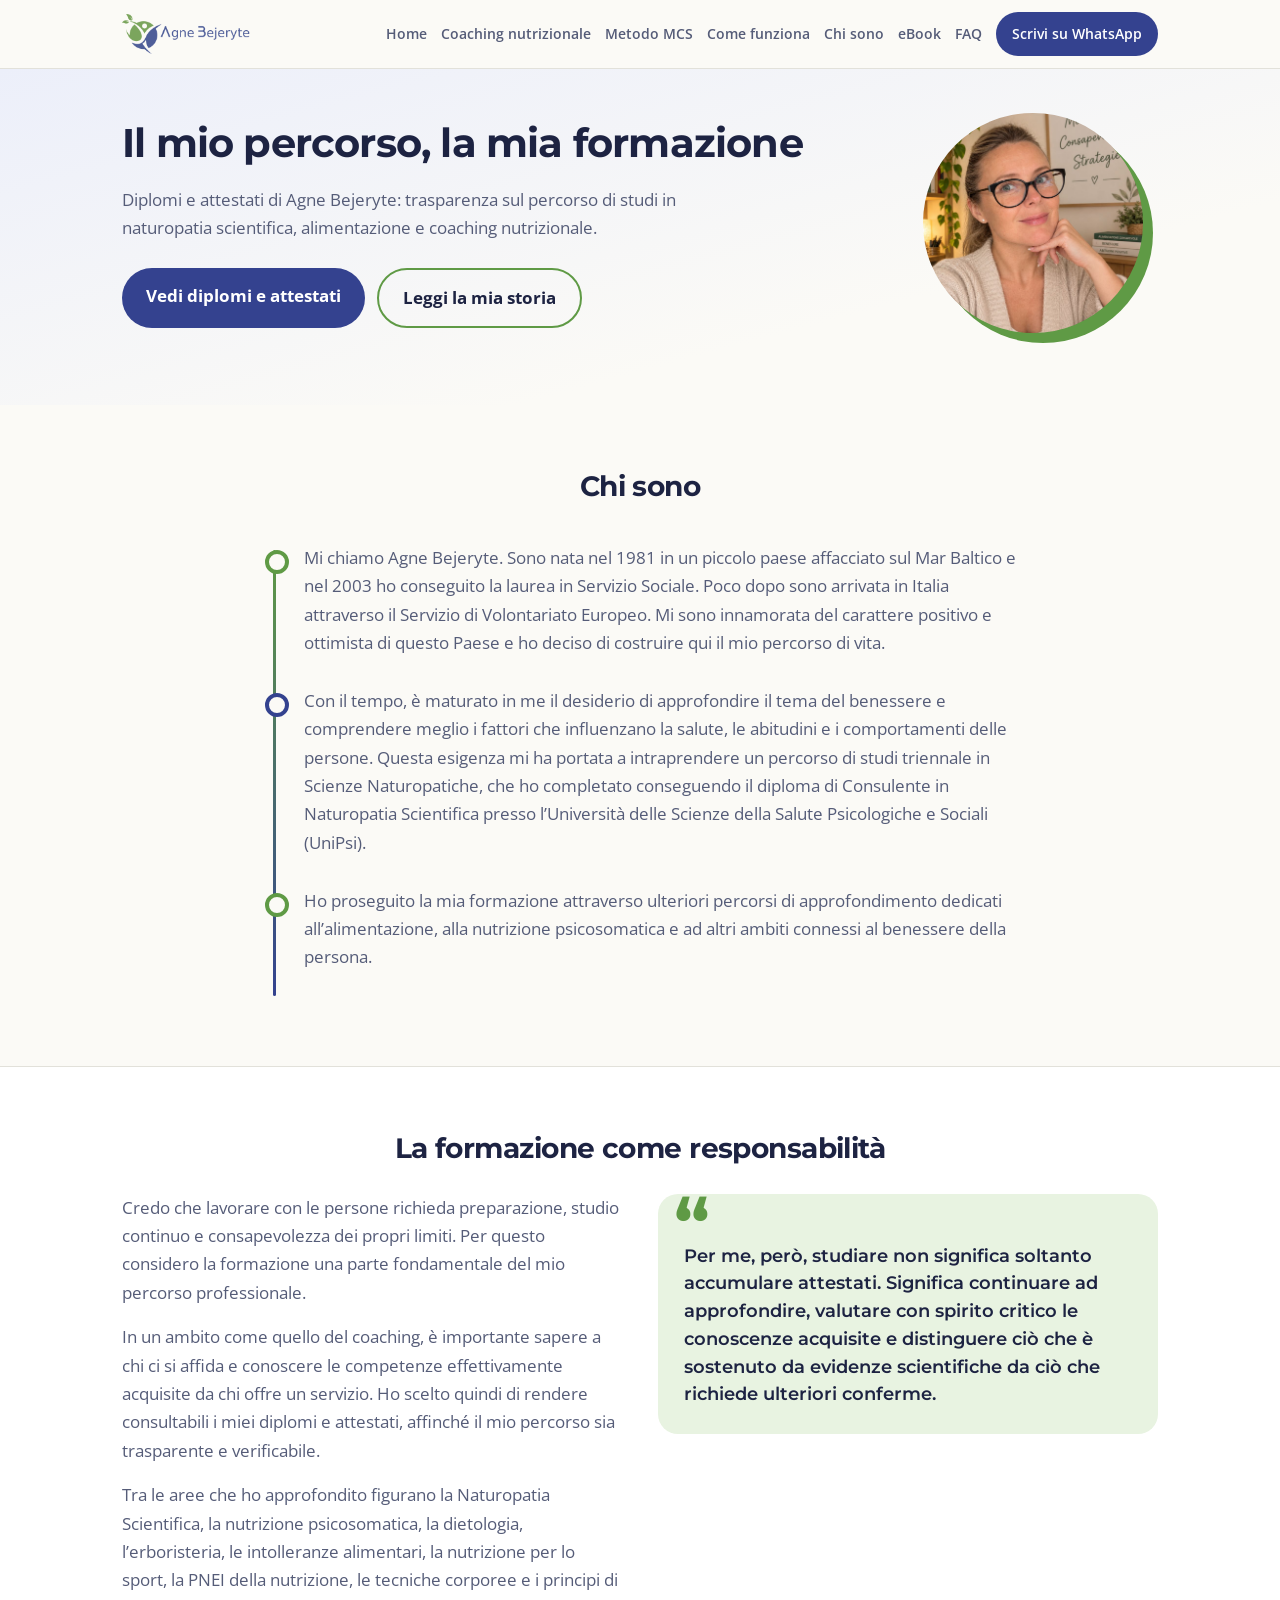
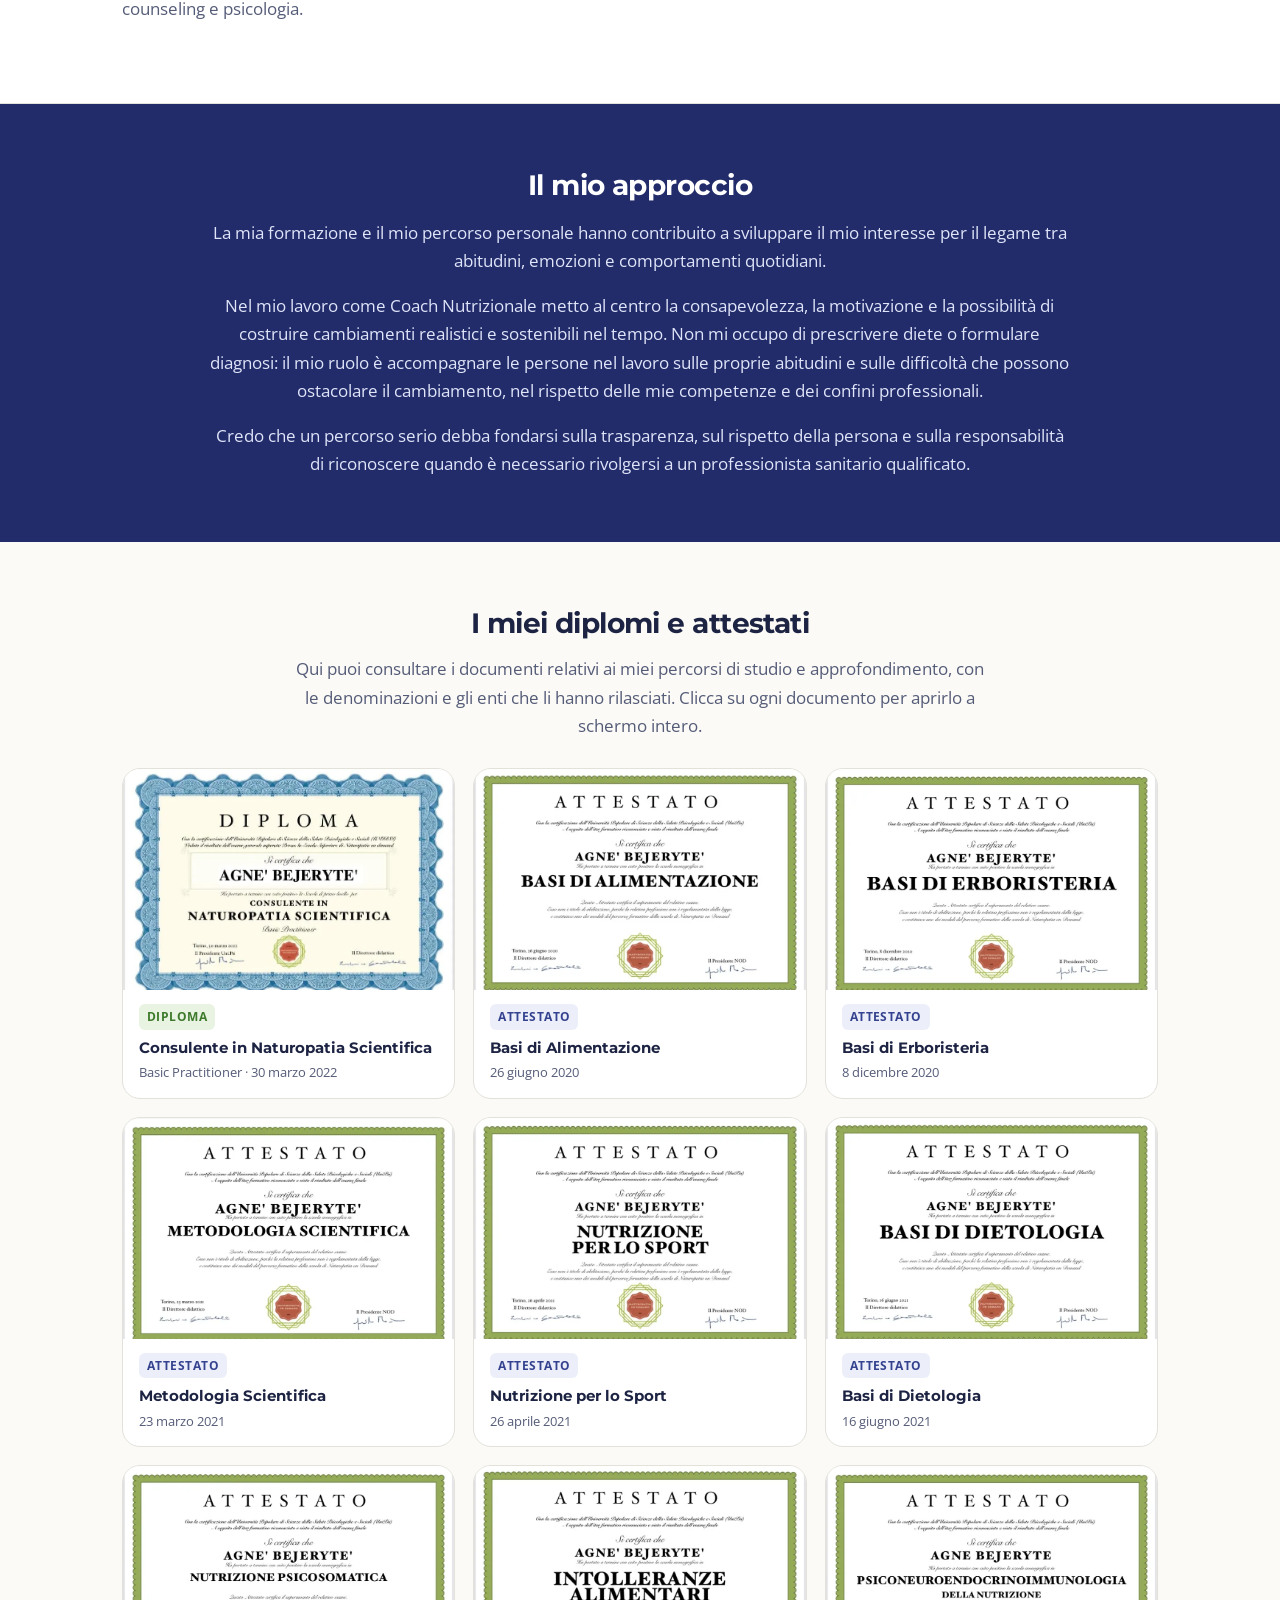
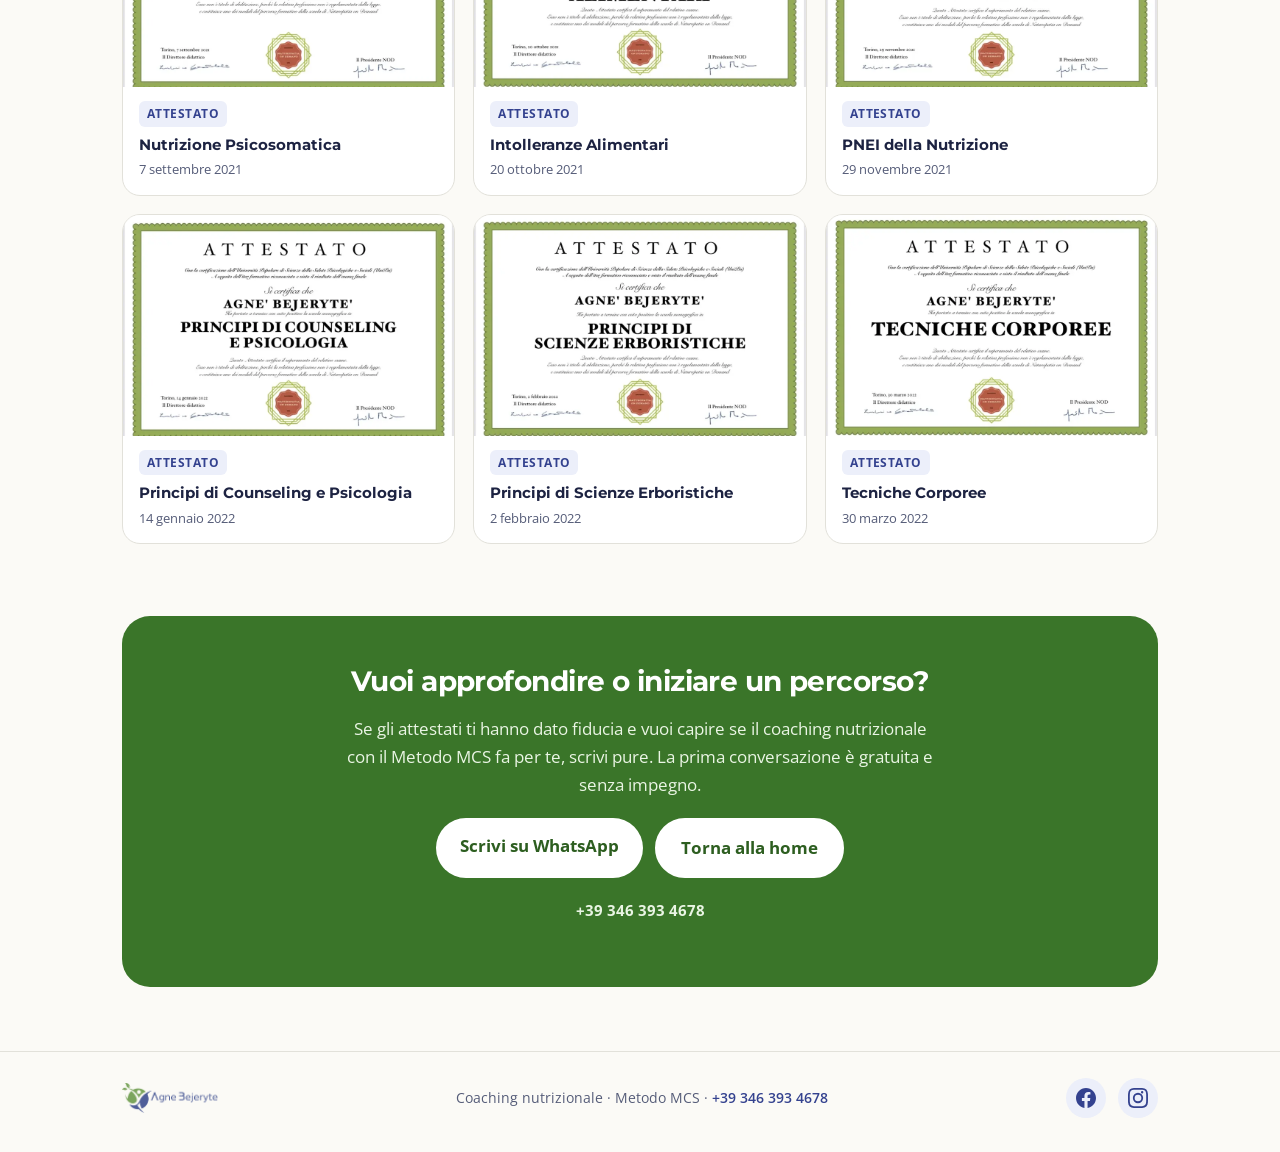
==== commit 4369bf28: "aggiornamenti nuovi contenuti" ====
--- a/attestati.html
+++ b/attestati.html
@@ -224,10 +224,10 @@
     </button>
     <nav class="main-nav" id="main-nav" aria-label="Principale">
       <a href="https://stefanosupernet-sudo.github.io/agne-counselor/">Home</a>
-      <a href="coaching.html">Coaching</a>
+      <a href="coaching.html">Coaching nutrizionale</a>
       <a href="metodo-mcs.html">Metodo MCS</a>
-      <a href="percorso.html">Il percorso</a>
-      <a href="attestati.html" aria-current="page">Attestati</a>
+      <a href="percorso.html">Come funziona</a>
+      <a href="attestati.html" aria-current="page">Chi sono</a>
       <a href="ebook.html">eBook</a>
       <a href="faq.html">FAQ</a>
       <a class="btn" href="https://wa.me/393463934678?text=Ciao%2C%20vorrei%20una%20prima%20conversazione%20gratuita" target="_blank" rel="noopener">Scrivi su WhatsApp</a>
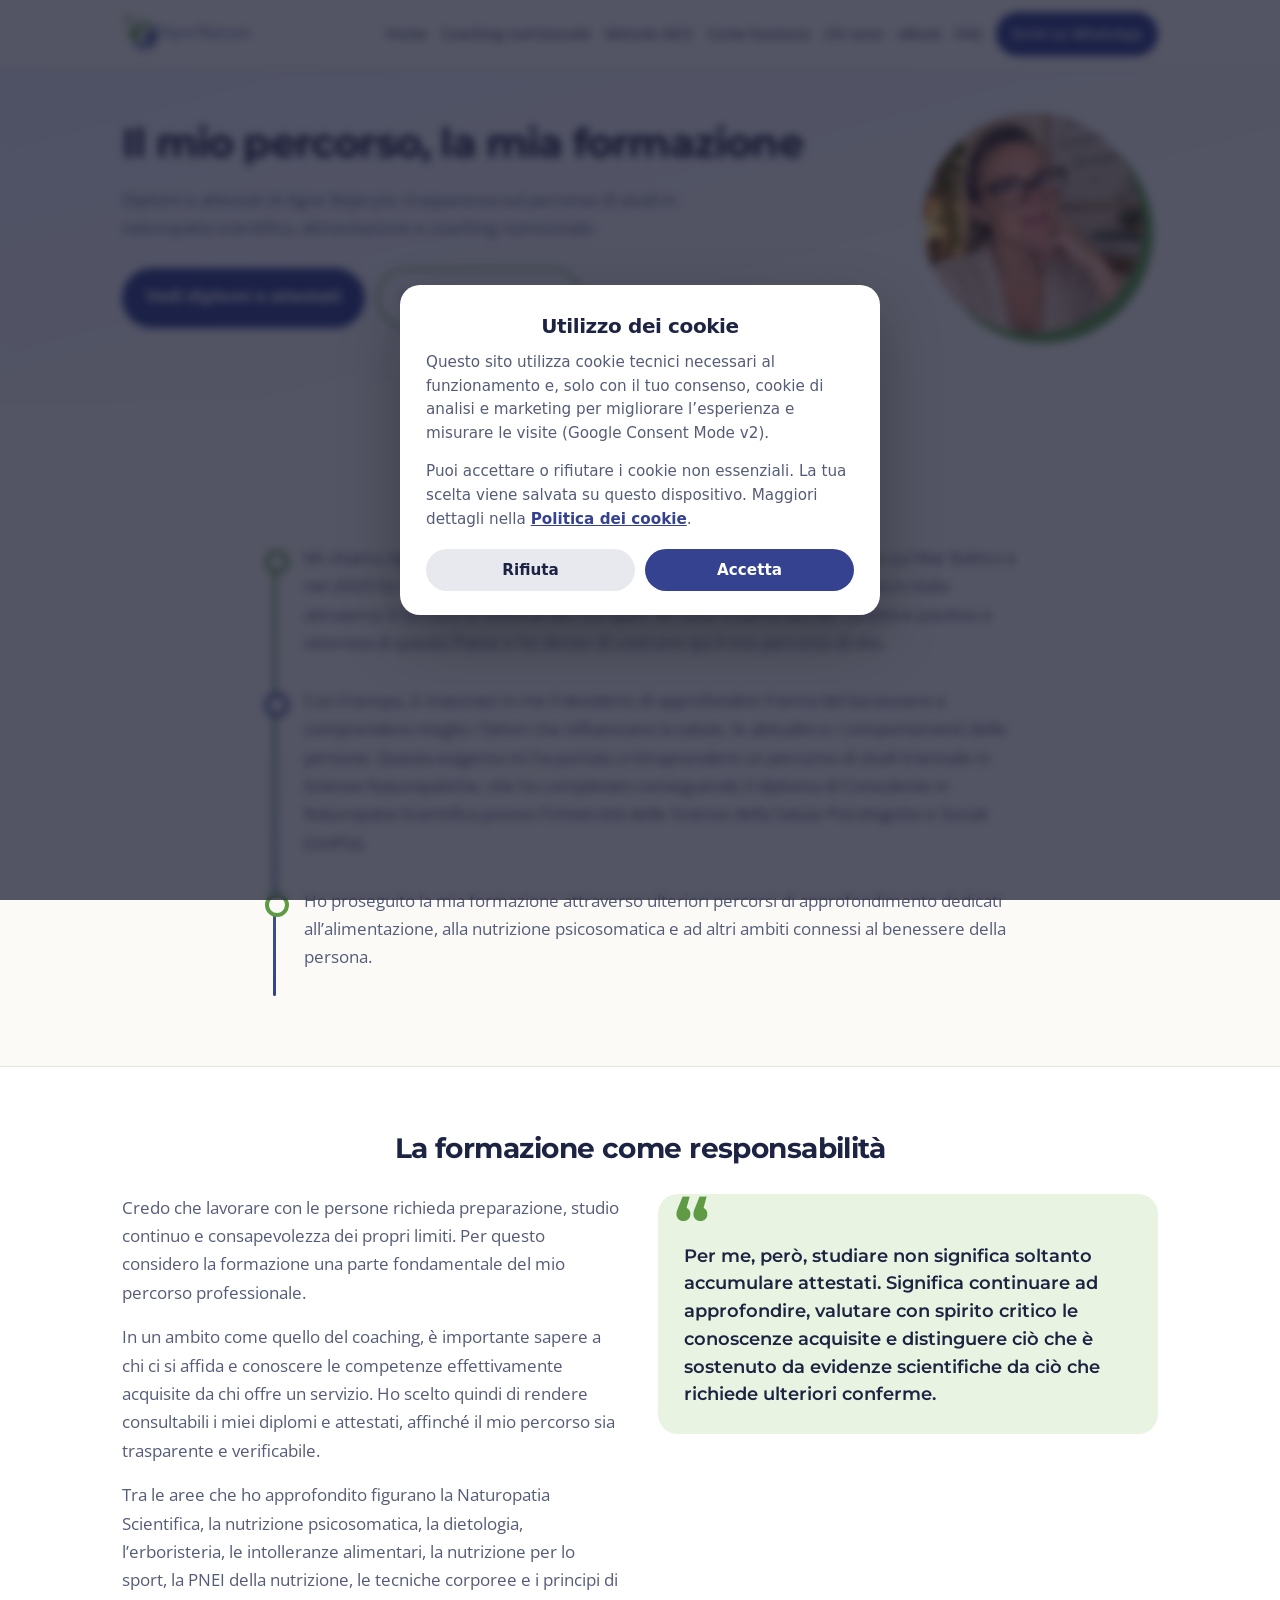
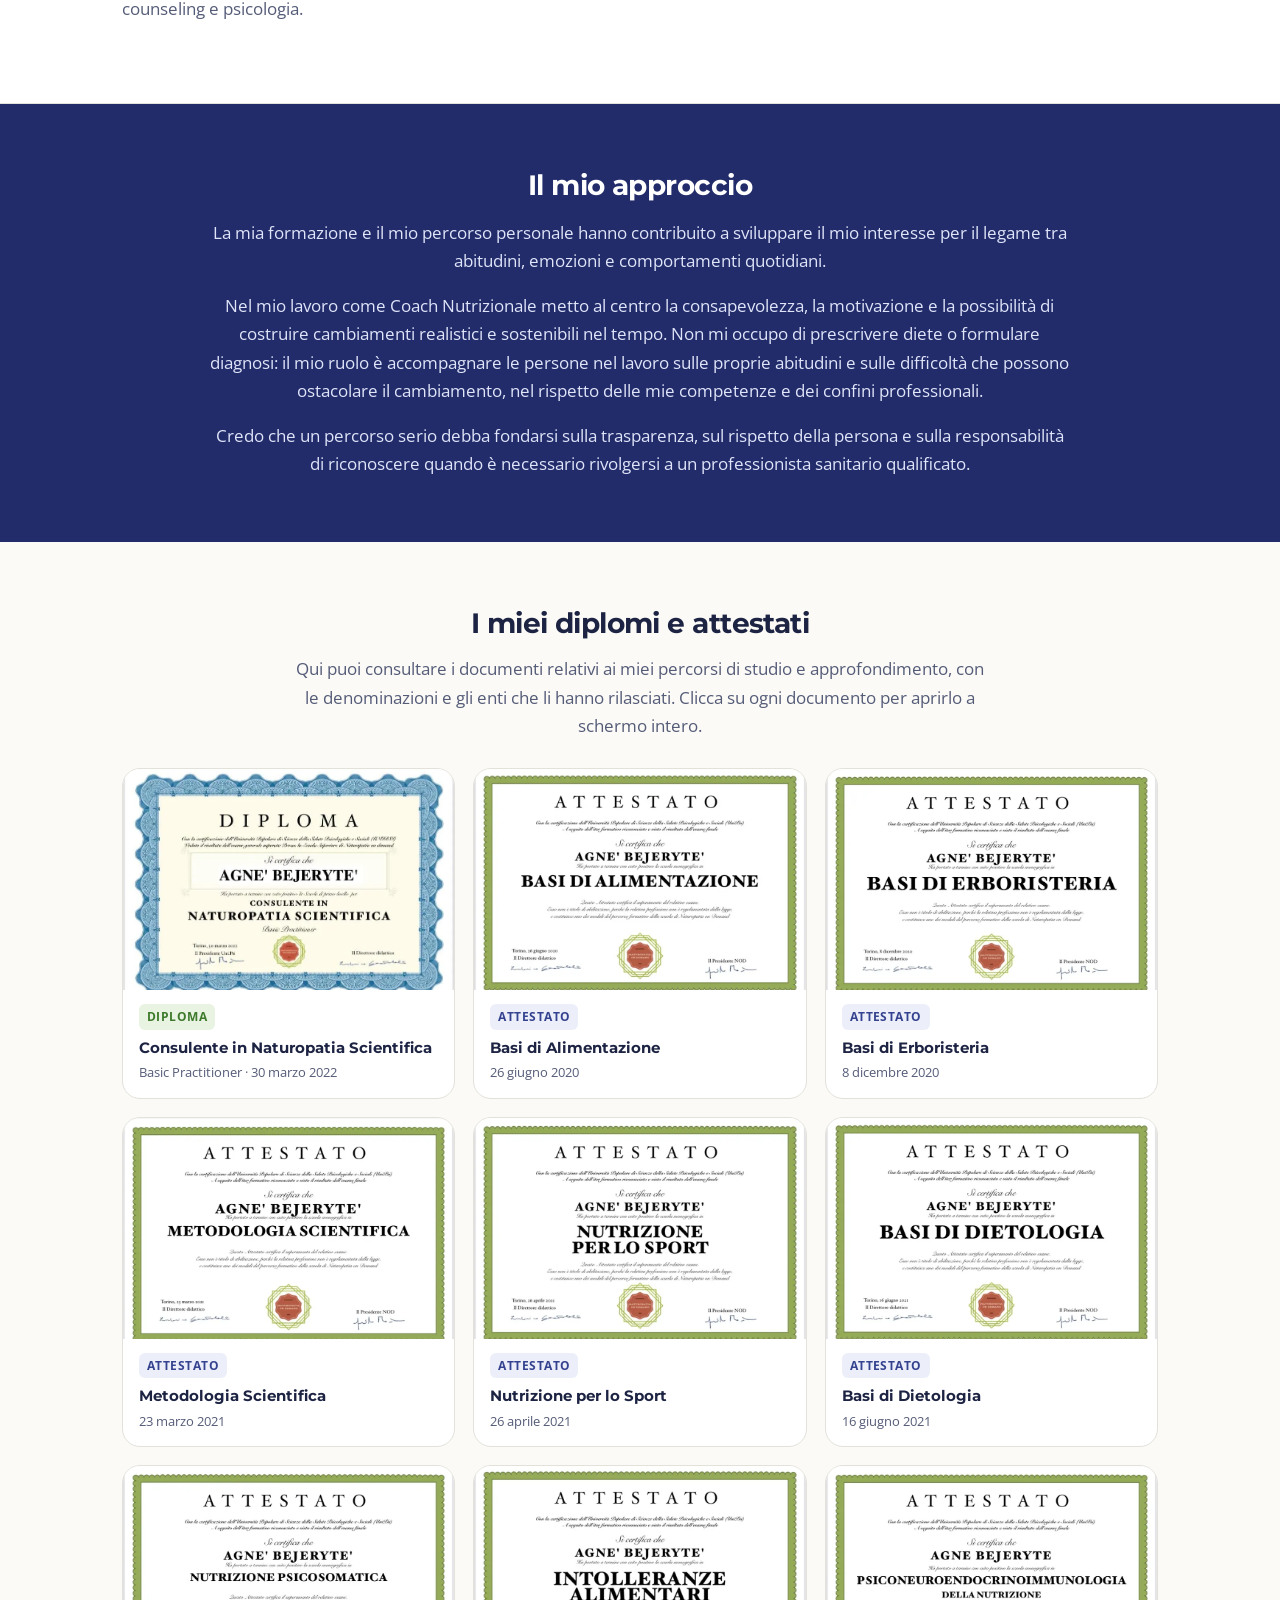
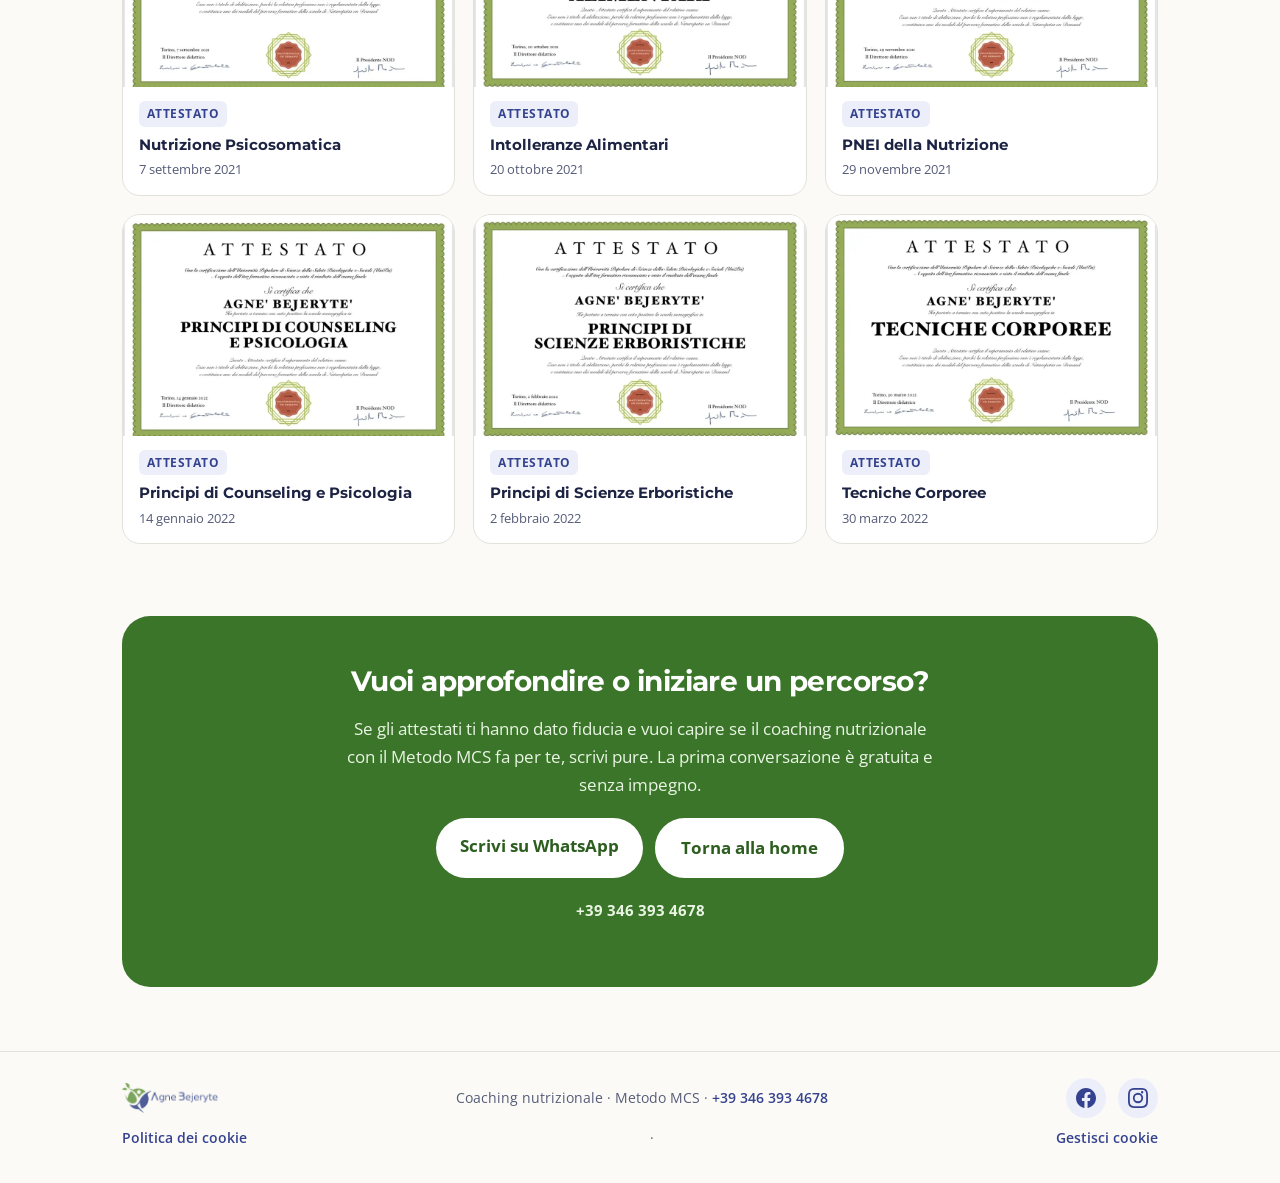
==== commit 08c6d417: "consent mode e cookie banner" ====
--- a/attestati.html
+++ b/attestati.html
@@ -212,6 +212,7 @@
   }
 }
 </script>
+<script src="js/cookie-consent.js"></script>
 </head>
 <body>
 <header>
@@ -406,6 +407,7 @@
       </a>
     </div>
   </div>
+<div class="wrap" style="padding-top:8px;font-size:.85rem"><a href="cookie-policy.html">Politica dei cookie</a> · <a href="#" onclick="if(window.agneCookieConsent){agneCookieConsent.reopen();return false}">Gestisci cookie</a></div>
 </footer>
 
 <div class="lb" id="lightbox" role="dialog" aria-modal="true" aria-label="Anteprima attestato">
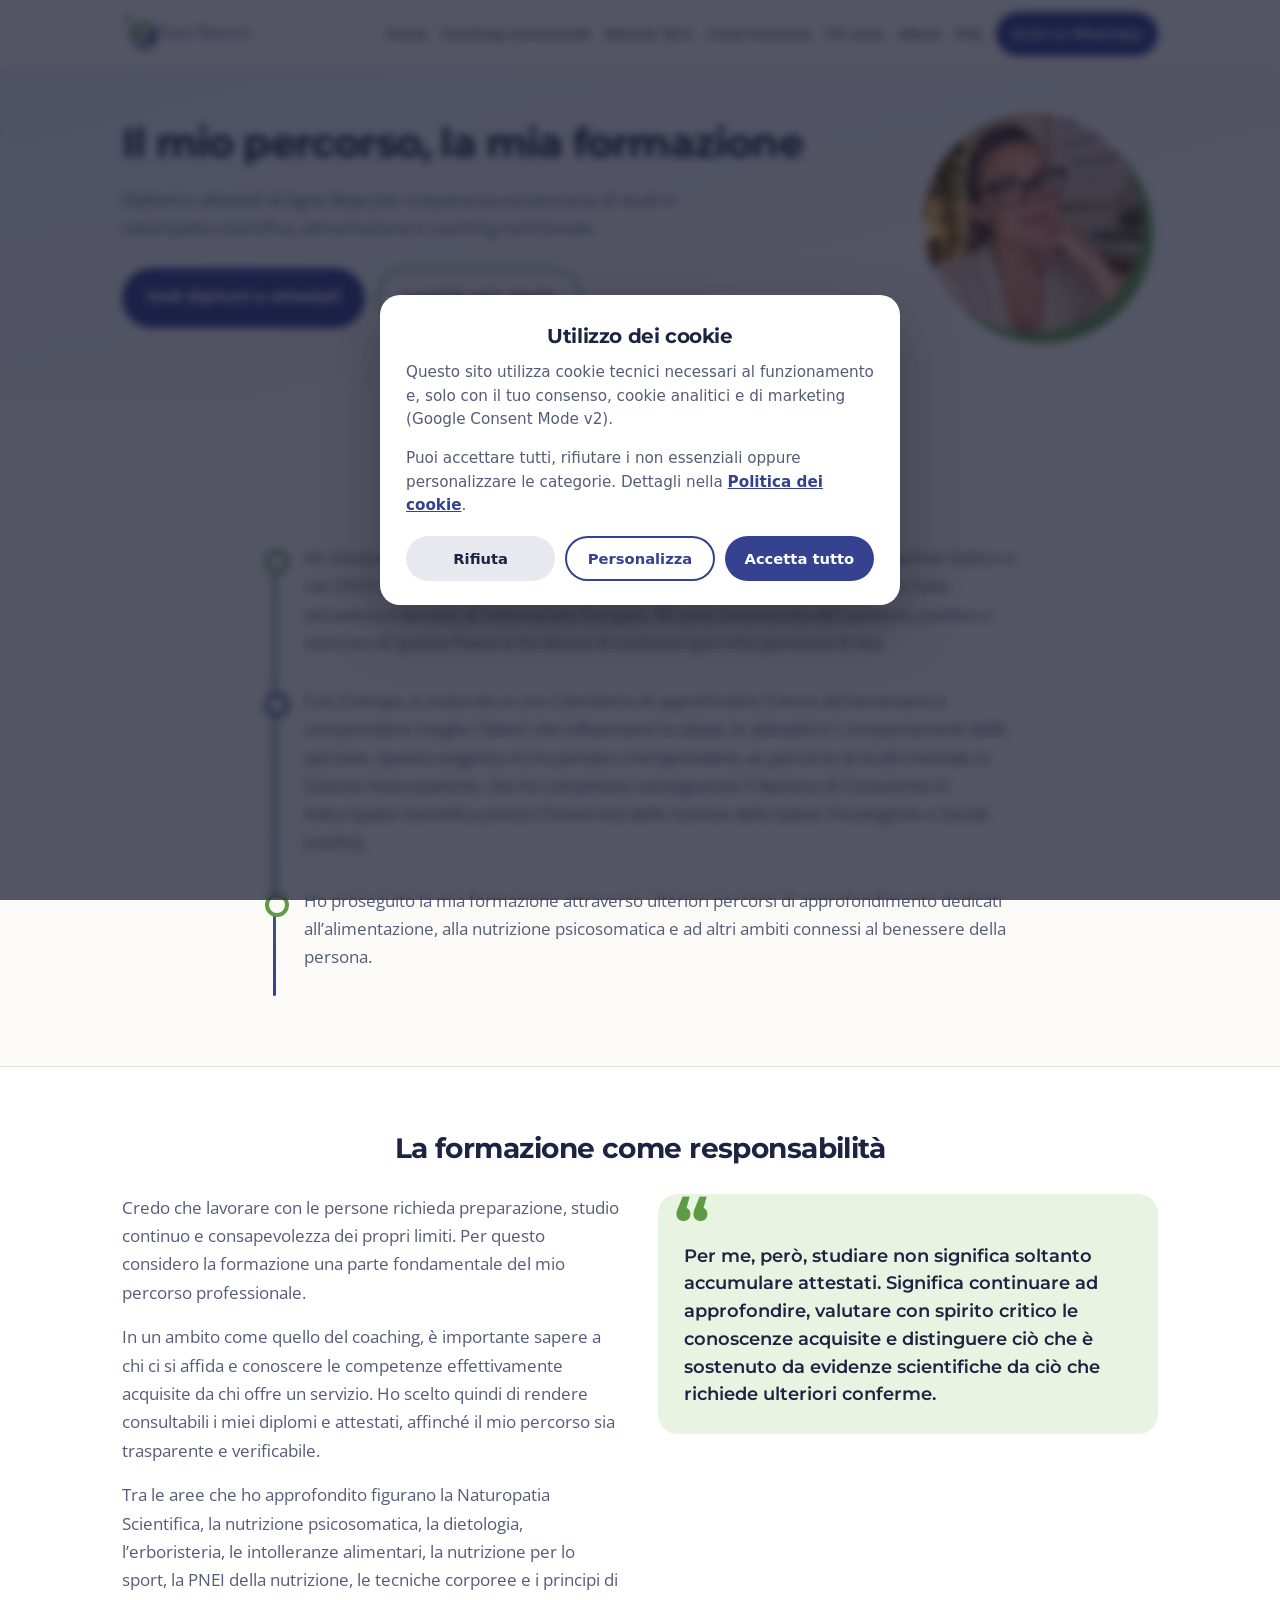
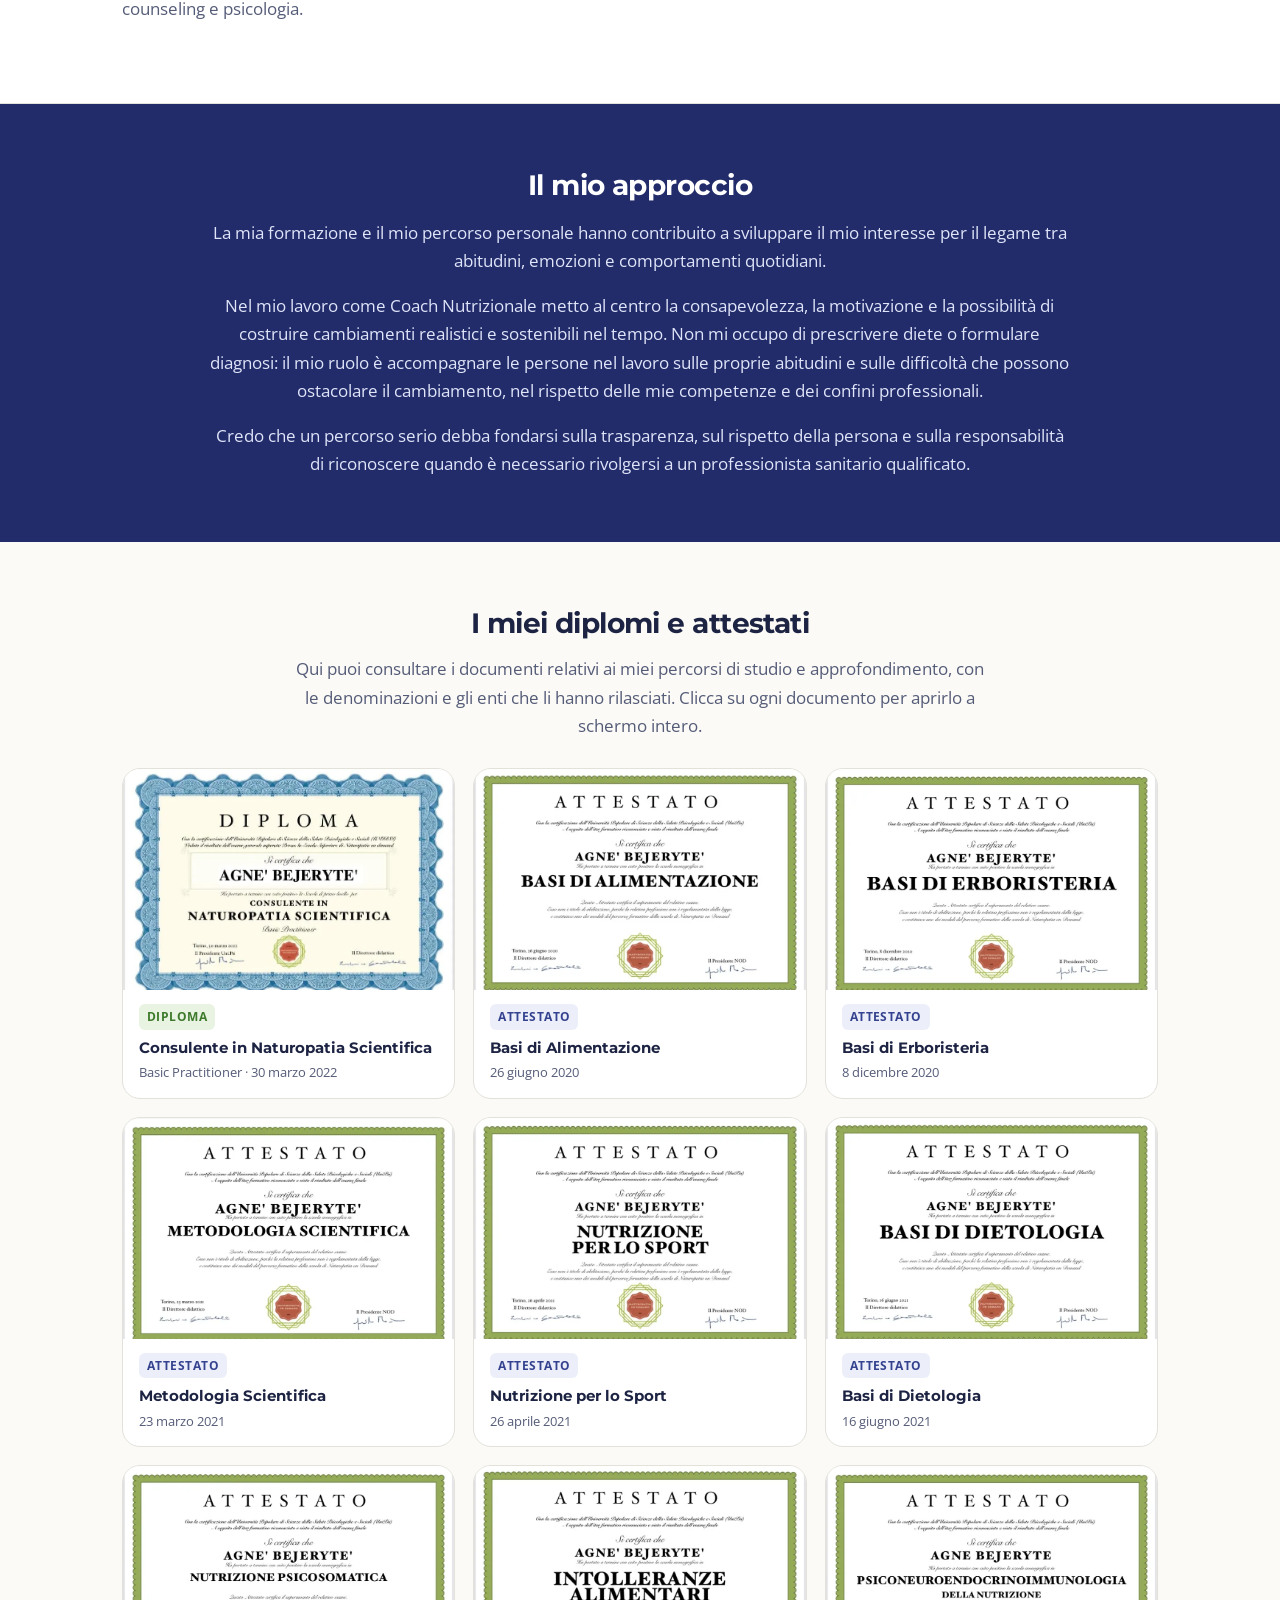
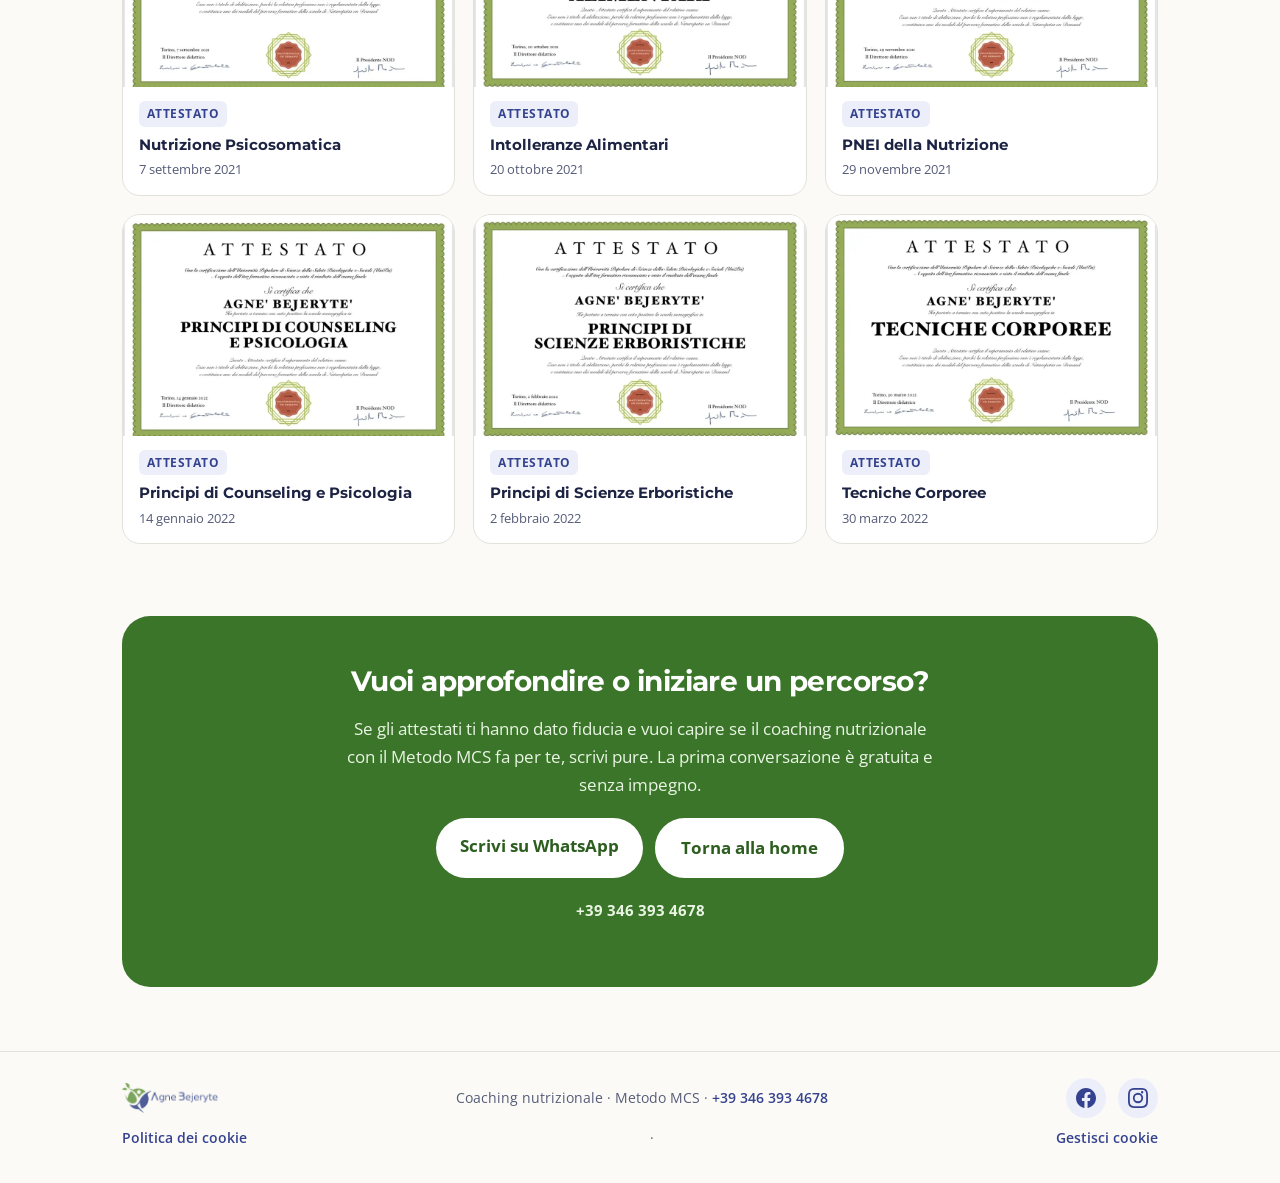
==== commit af1eeeb4: "Add files via upload" ====
--- a/attestati.html
+++ b/attestati.html
@@ -2,6 +2,22 @@
 <html lang="it" class="js">
 <head>
 <meta charset="utf-8">
+<!-- Google Consent Mode v2 – default denied (inline, prima di qualsiasi tag) -->
+<script>
+window.dataLayer = window.dataLayer || [];
+function gtag(){dataLayer.push(arguments);}
+window.gtag = gtag;
+window.__agneConsentDefault = true;
+gtag('consent','default',{
+  'ad_storage':'denied',
+  'ad_user_data':'denied',
+  'ad_personalization':'denied',
+  'analytics_storage':'denied',
+  'functionality_storage':'granted',
+  'security_storage':'granted',
+  'wait_for_update':500
+});
+</script>
 <meta name="viewport" content="width=device-width, initial-scale=1, viewport-fit=cover">
 <title>Il mio percorso e la formazione | Attestati Agne Bejeryte – Coach Nutrizionale</title>
 <meta name="description" content="Il percorso formativo di Agne Bejeryte: diploma in Naturopatia Scientifica (UniPsi), alimentazione, nutrizione psicosomatica, counseling. Diplomi e attestati consultabili per trasparenza e affidabilità.">
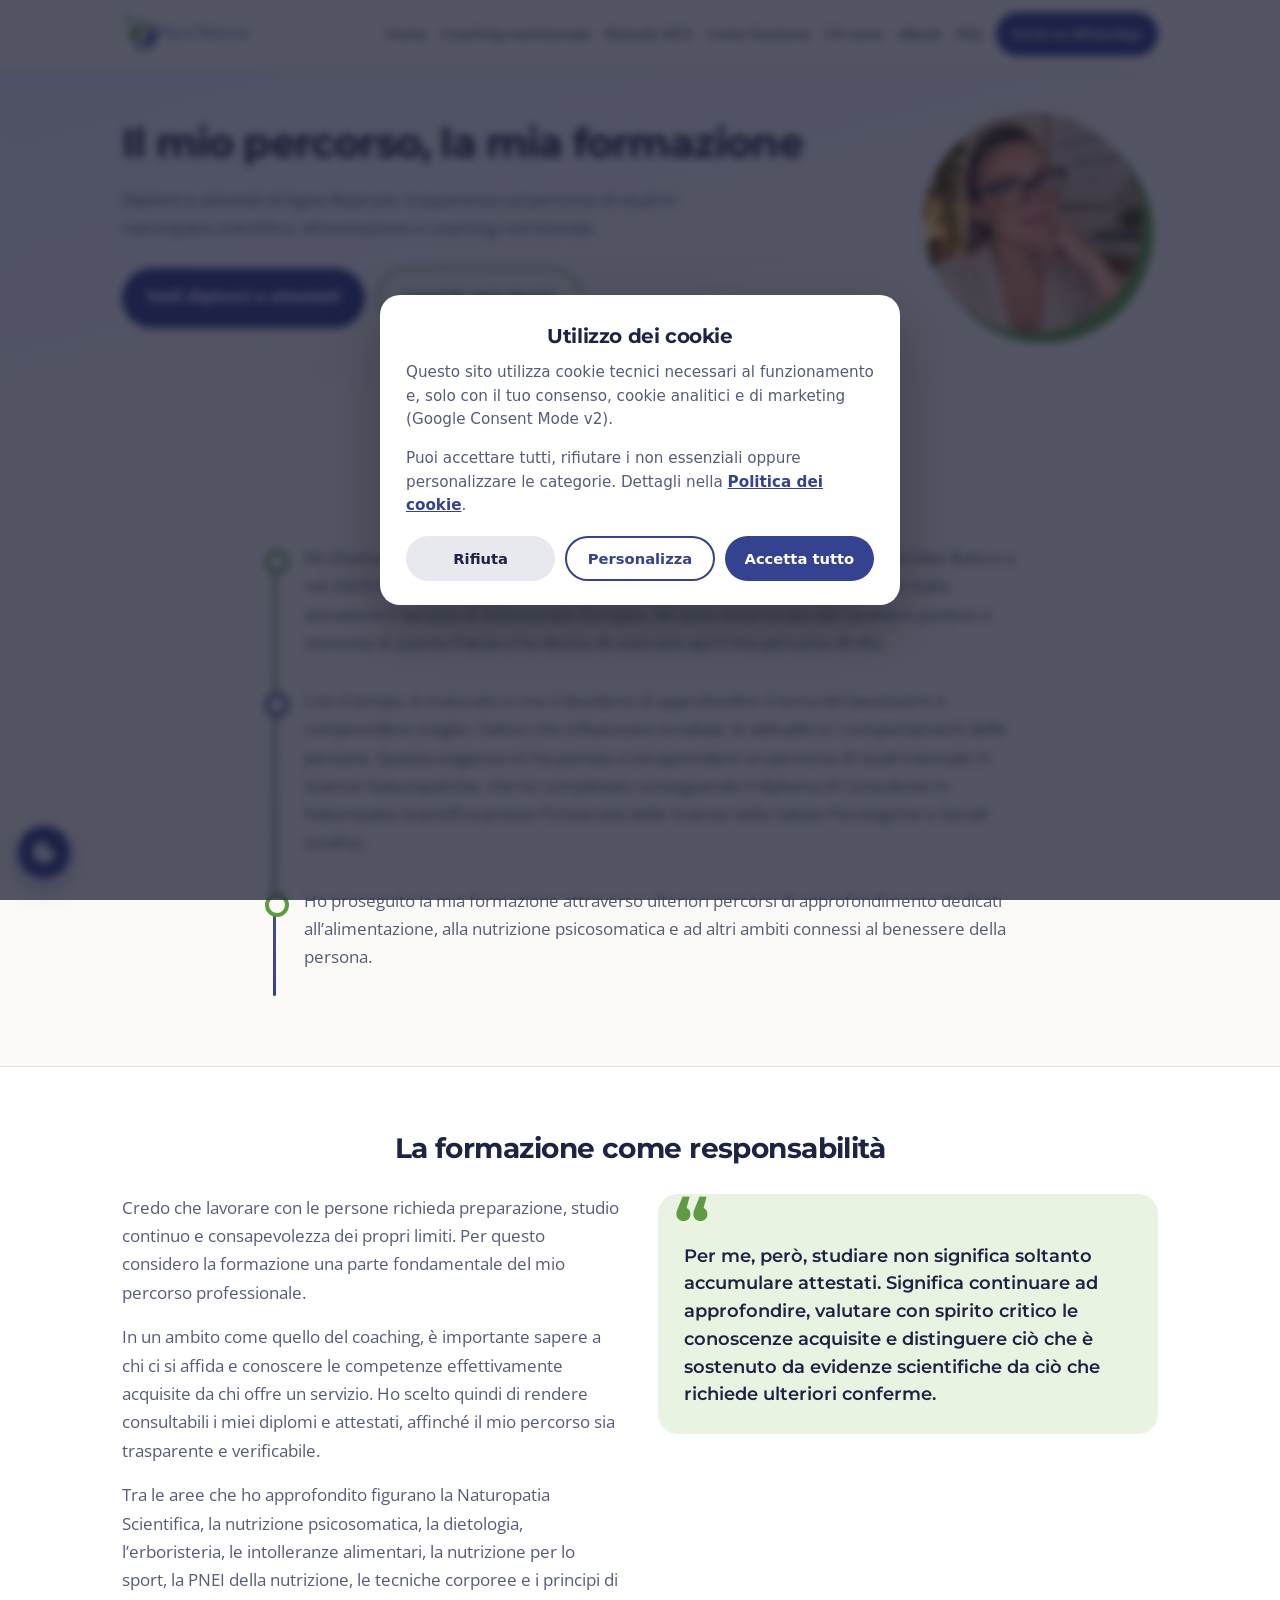
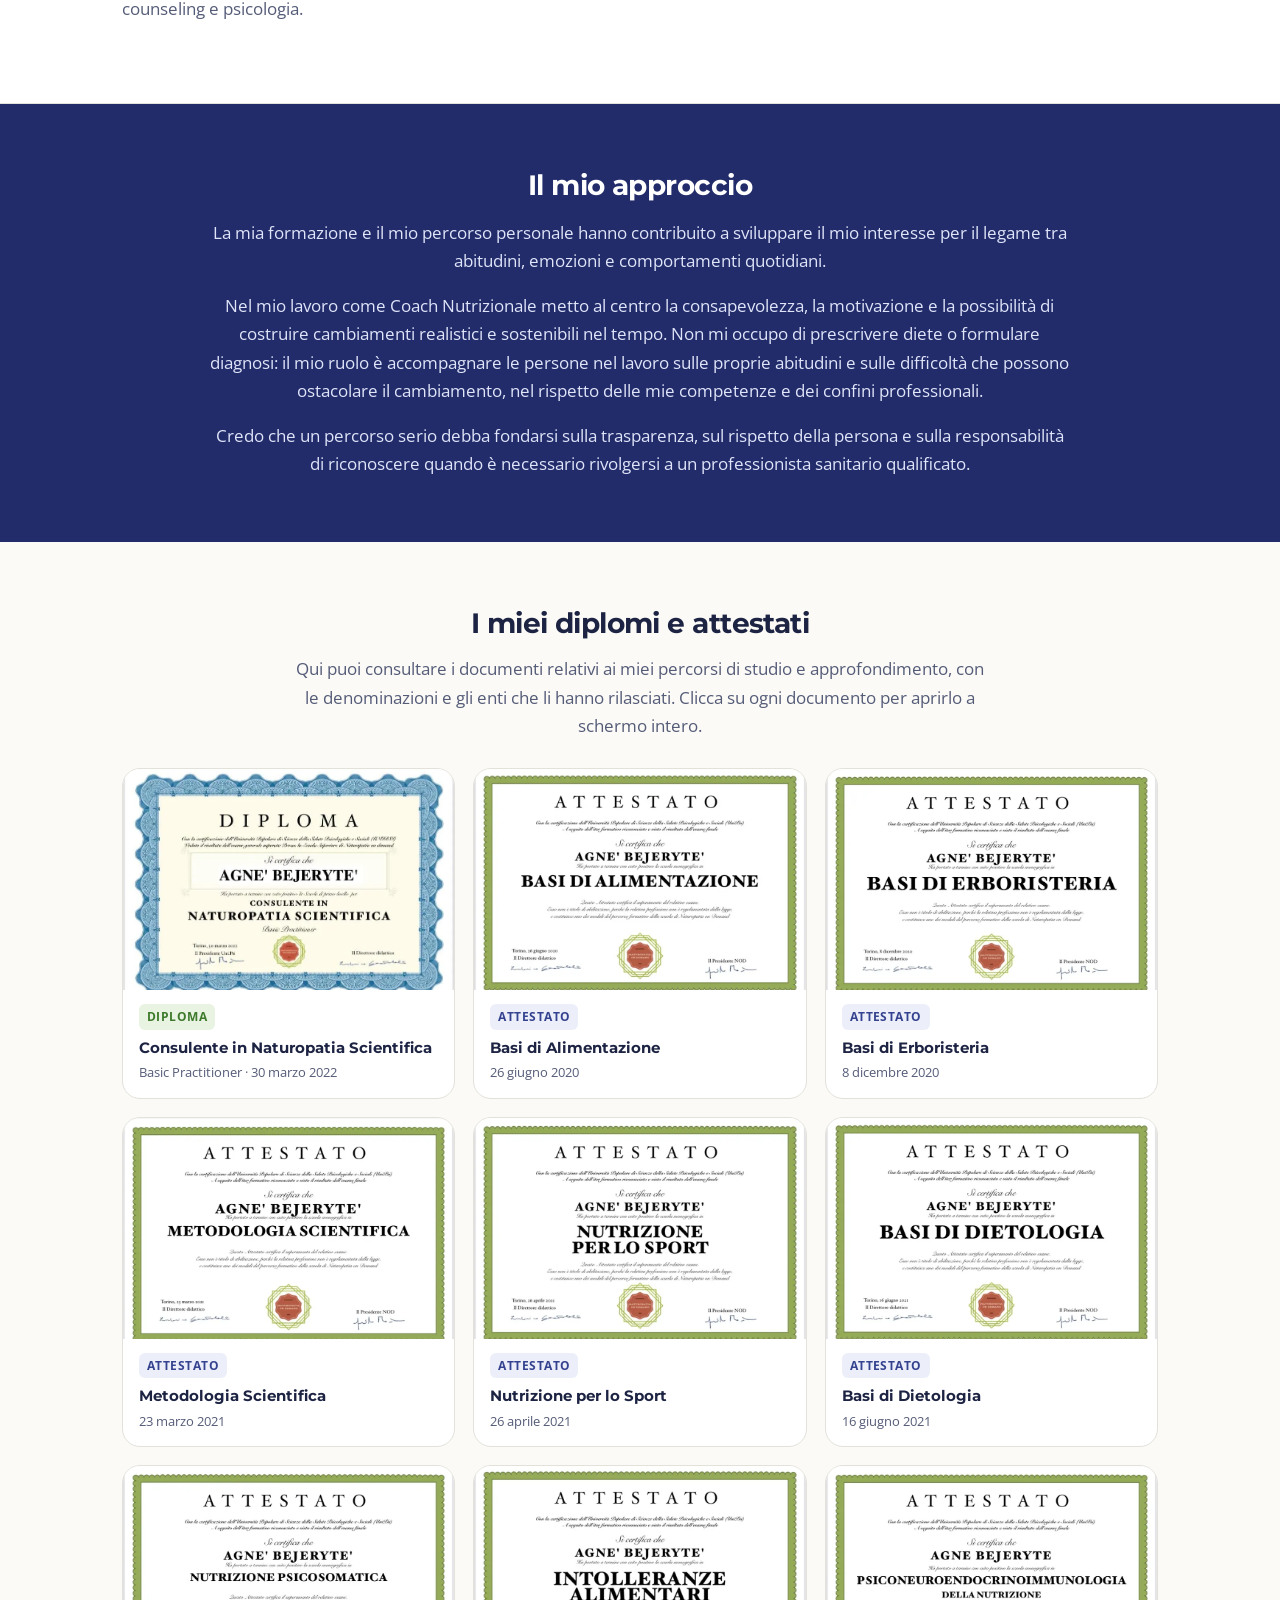
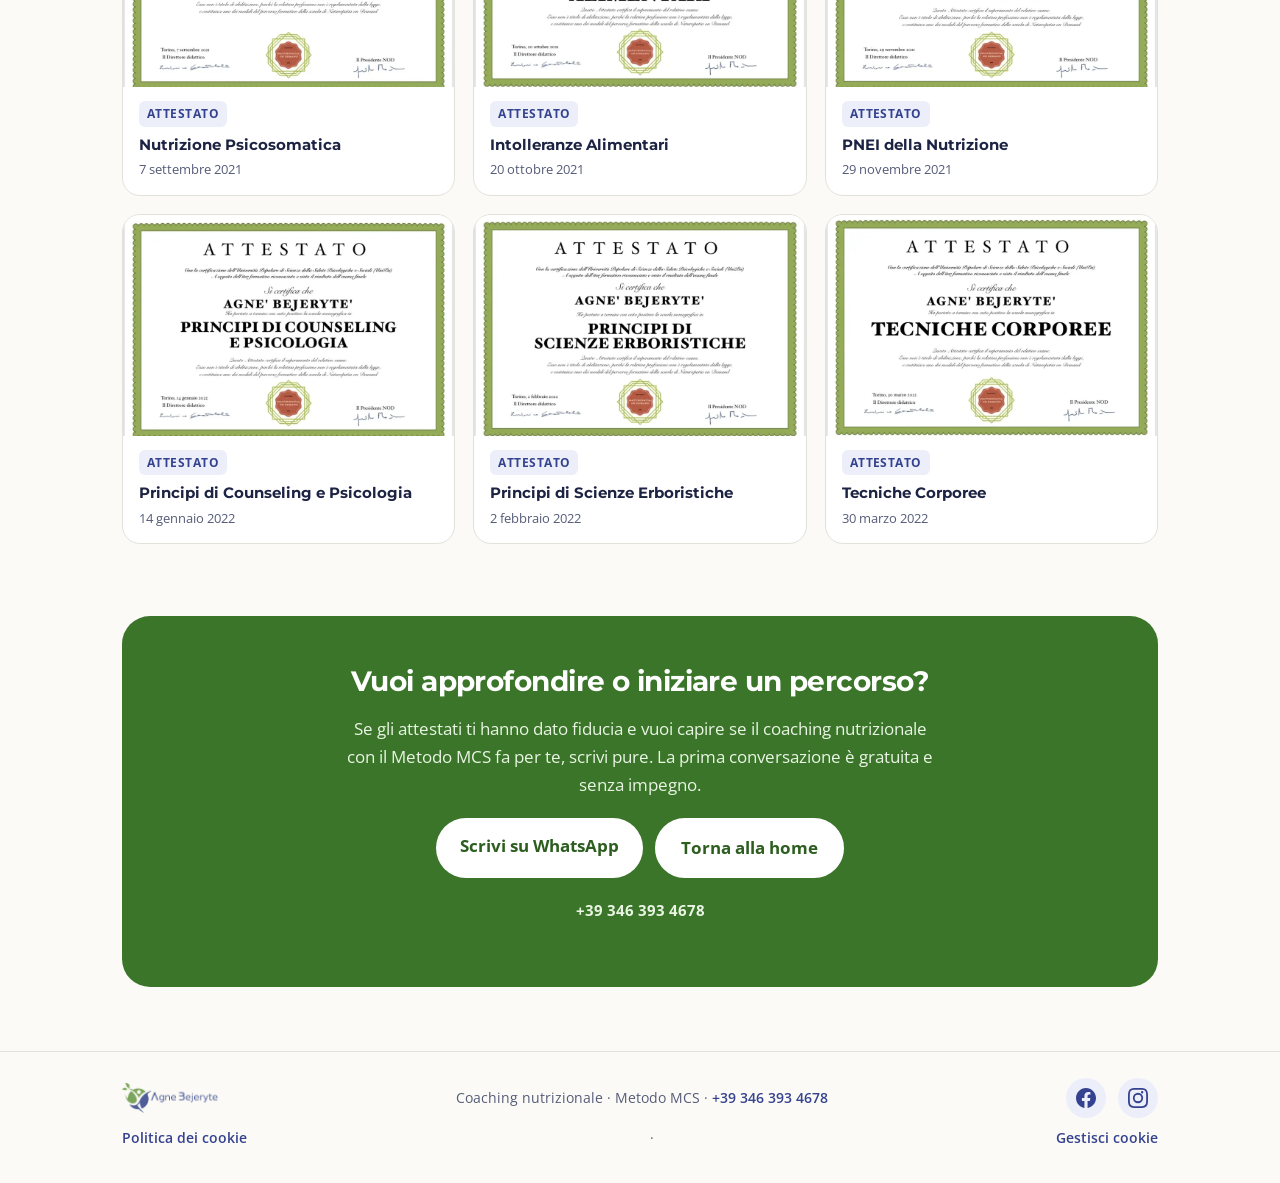
==== commit c1147cc1: "sito seo friendly" ====
--- a/attestati.html
+++ b/attestati.html
@@ -229,6 +229,51 @@
 }
 </script>
 <script src="js/cookie-consent.js"></script>
+<!--seo-ld-extra-->
+<script type="application/ld+json">
+{
+  "@context": "https://schema.org",
+  "@graph": [
+    {
+      "@type": "BreadcrumbList",
+      "itemListElement": [
+        {
+          "@type": "ListItem",
+          "position": 1,
+          "name": "Home",
+          "item": "https://stefanosupernet-sudo.github.io/agne-counselor/"
+        },
+        {
+          "@type": "ListItem",
+          "position": 2,
+          "name": "Chi sono",
+          "item": "https://stefanosupernet-sudo.github.io/agne-counselor/attestati.html"
+        }
+      ]
+    },
+    {
+      "@type": "Person",
+      "name": "Agne Bejeryte",
+      "jobTitle": "Coach Nutrizionale",
+      "description": "Coach nutrizionale specializzata in fame emotiva, abitudini alimentari e Metodo MCS (Motivazione, Consapevolezza, Strategie).",
+      "url": "https://stefanosupernet-sudo.github.io/agne-counselor/",
+      "image": "https://stefanosupernet-sudo.github.io/agne-counselor/img/foto-agne.jpg",
+      "telephone": "+393463934678",
+      "sameAs": [
+        "https://wa.me/393463934678"
+      ],
+      "knowsAbout": [
+        "Coaching nutrizionale",
+        "Fame emotiva",
+        "Metodo MCS",
+        "Abitudini alimentari",
+        "Consapevolezza alimentare"
+      ]
+    }
+  ]
+}
+</script>
+<!--/seo-ld-extra-->
 </head>
 <body>
 <header>
